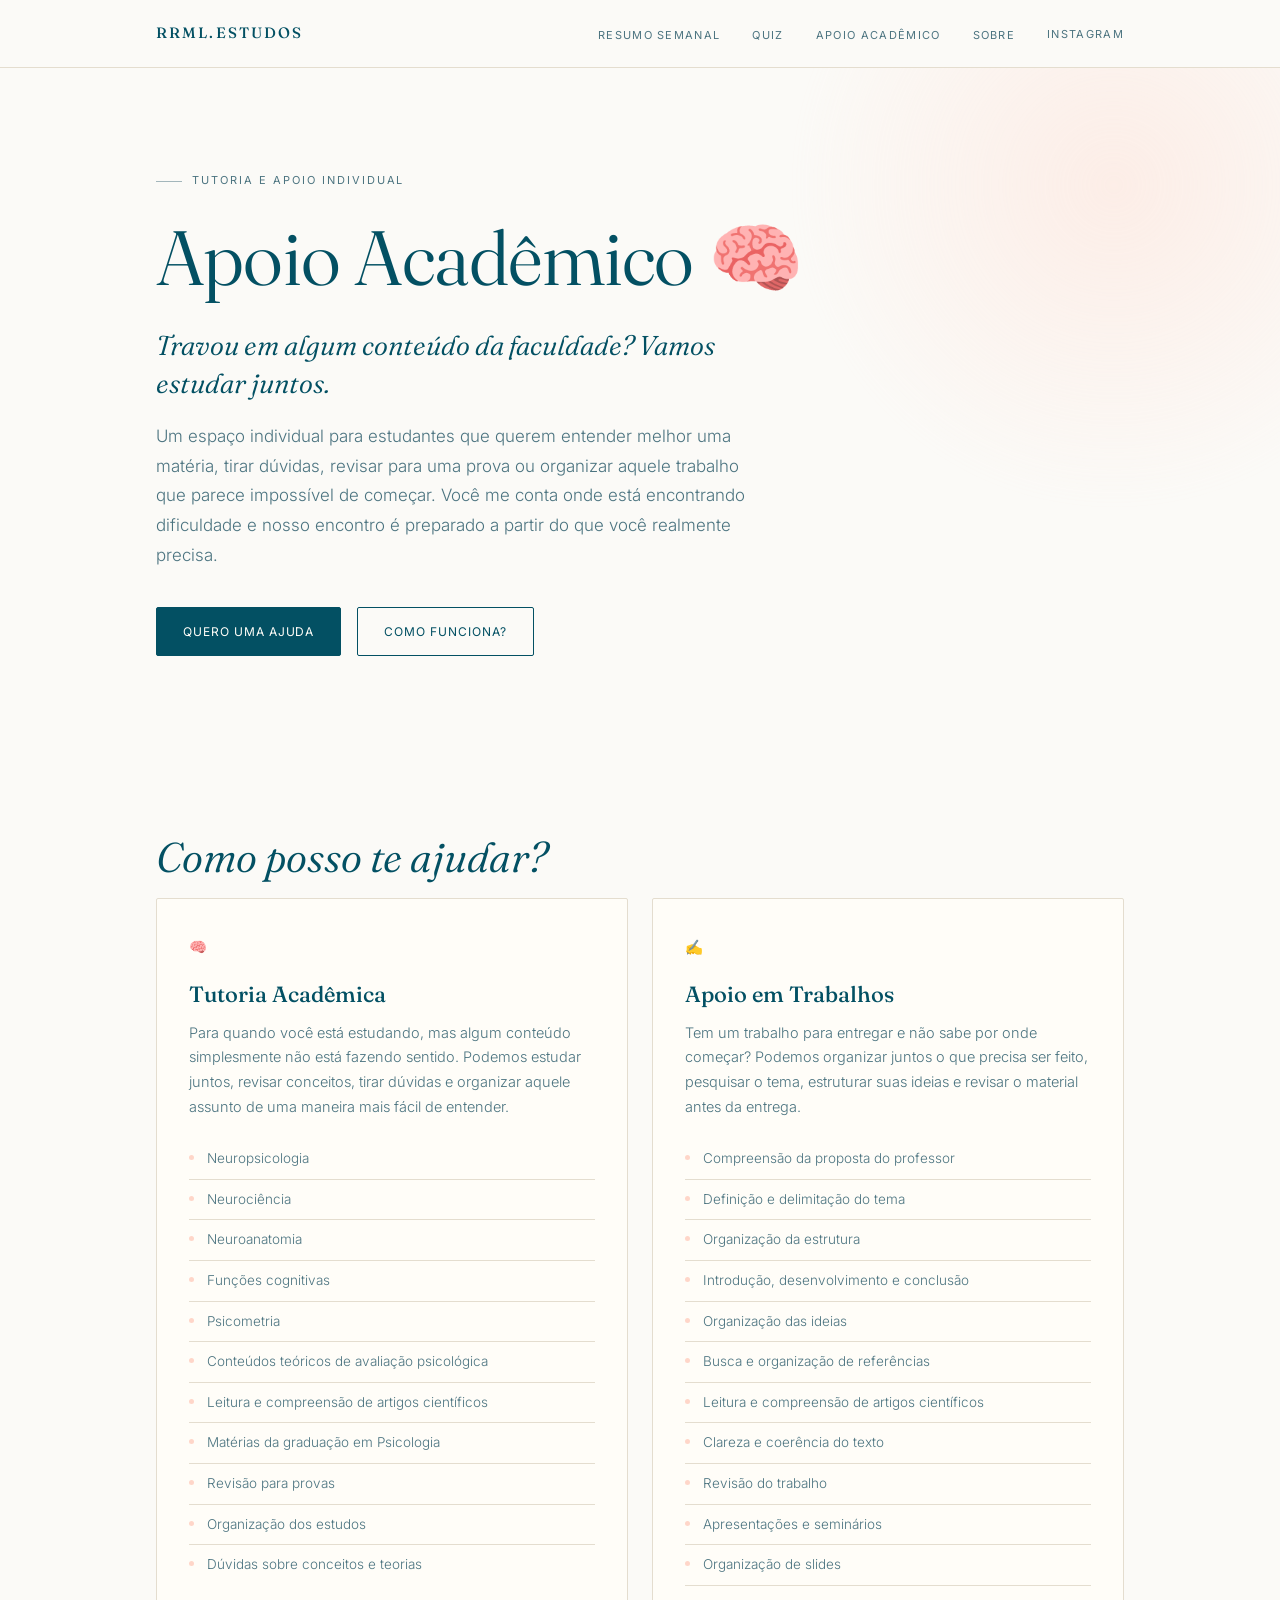
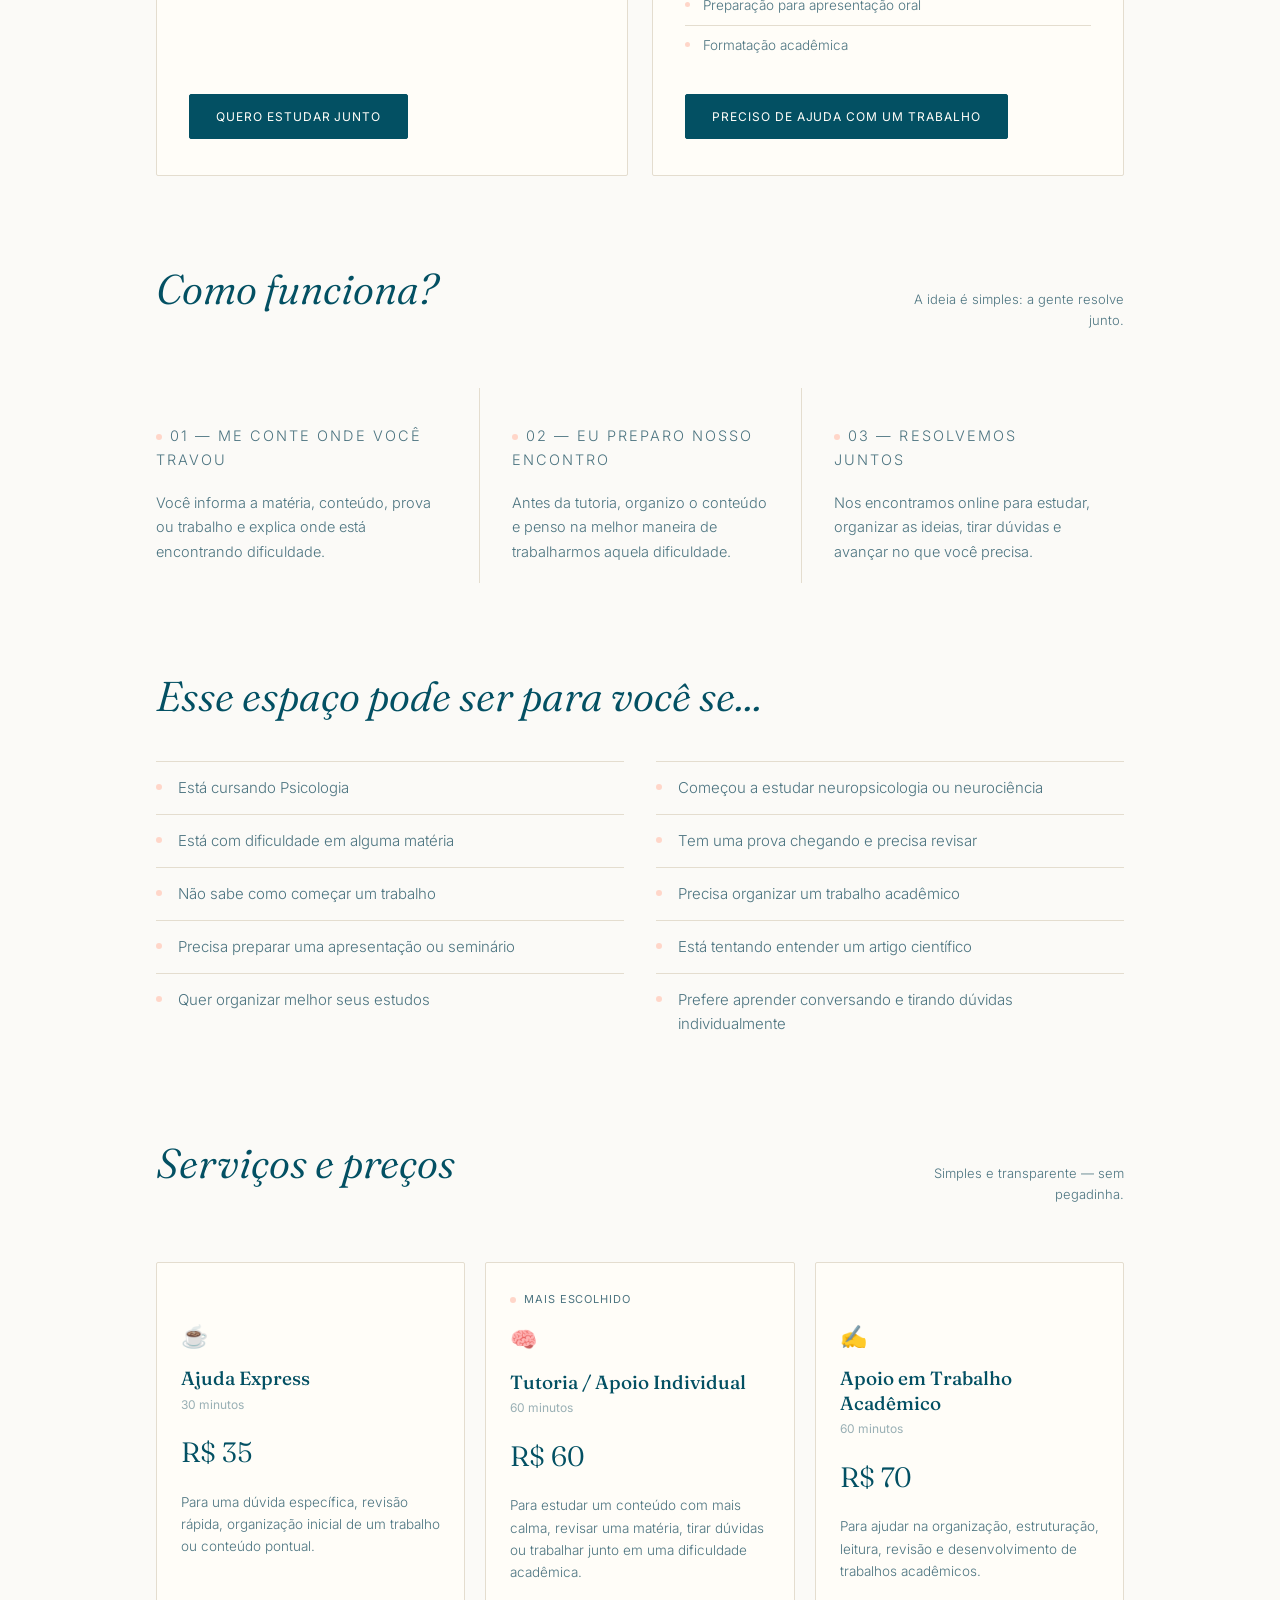
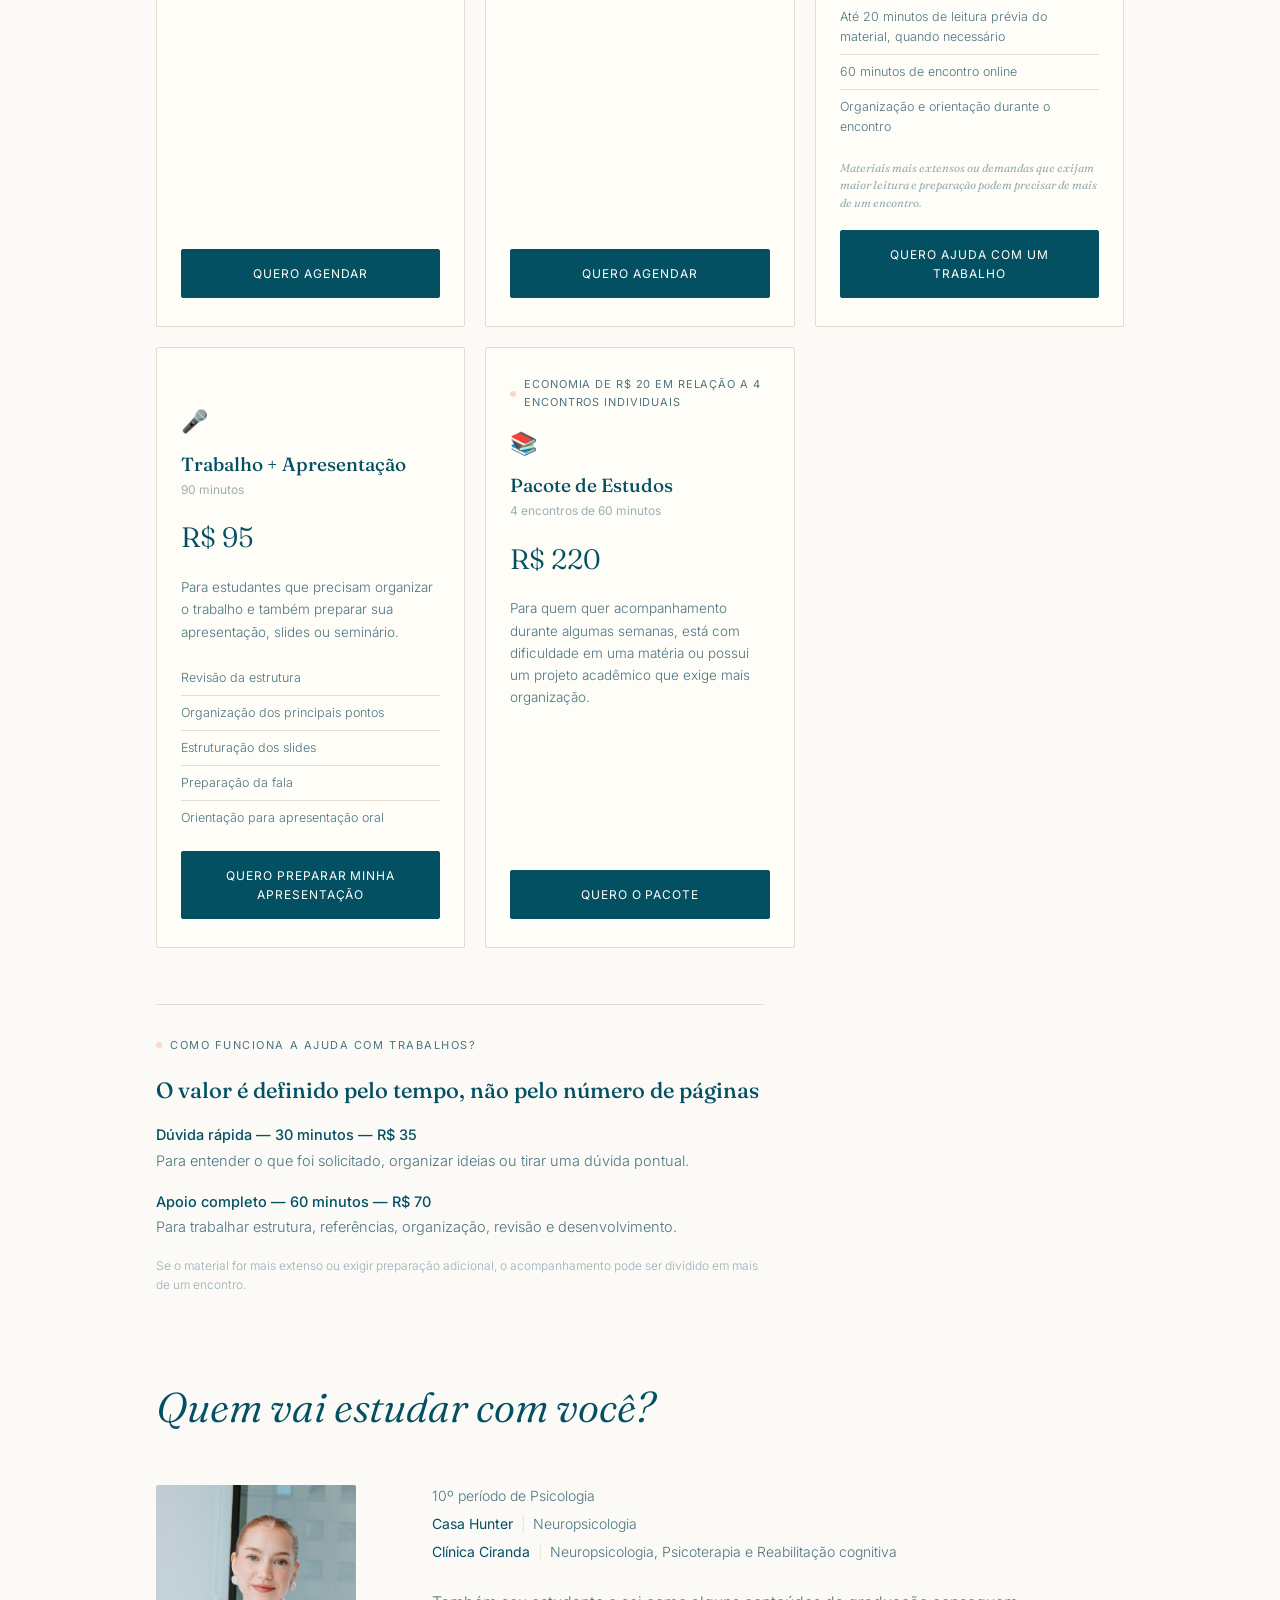
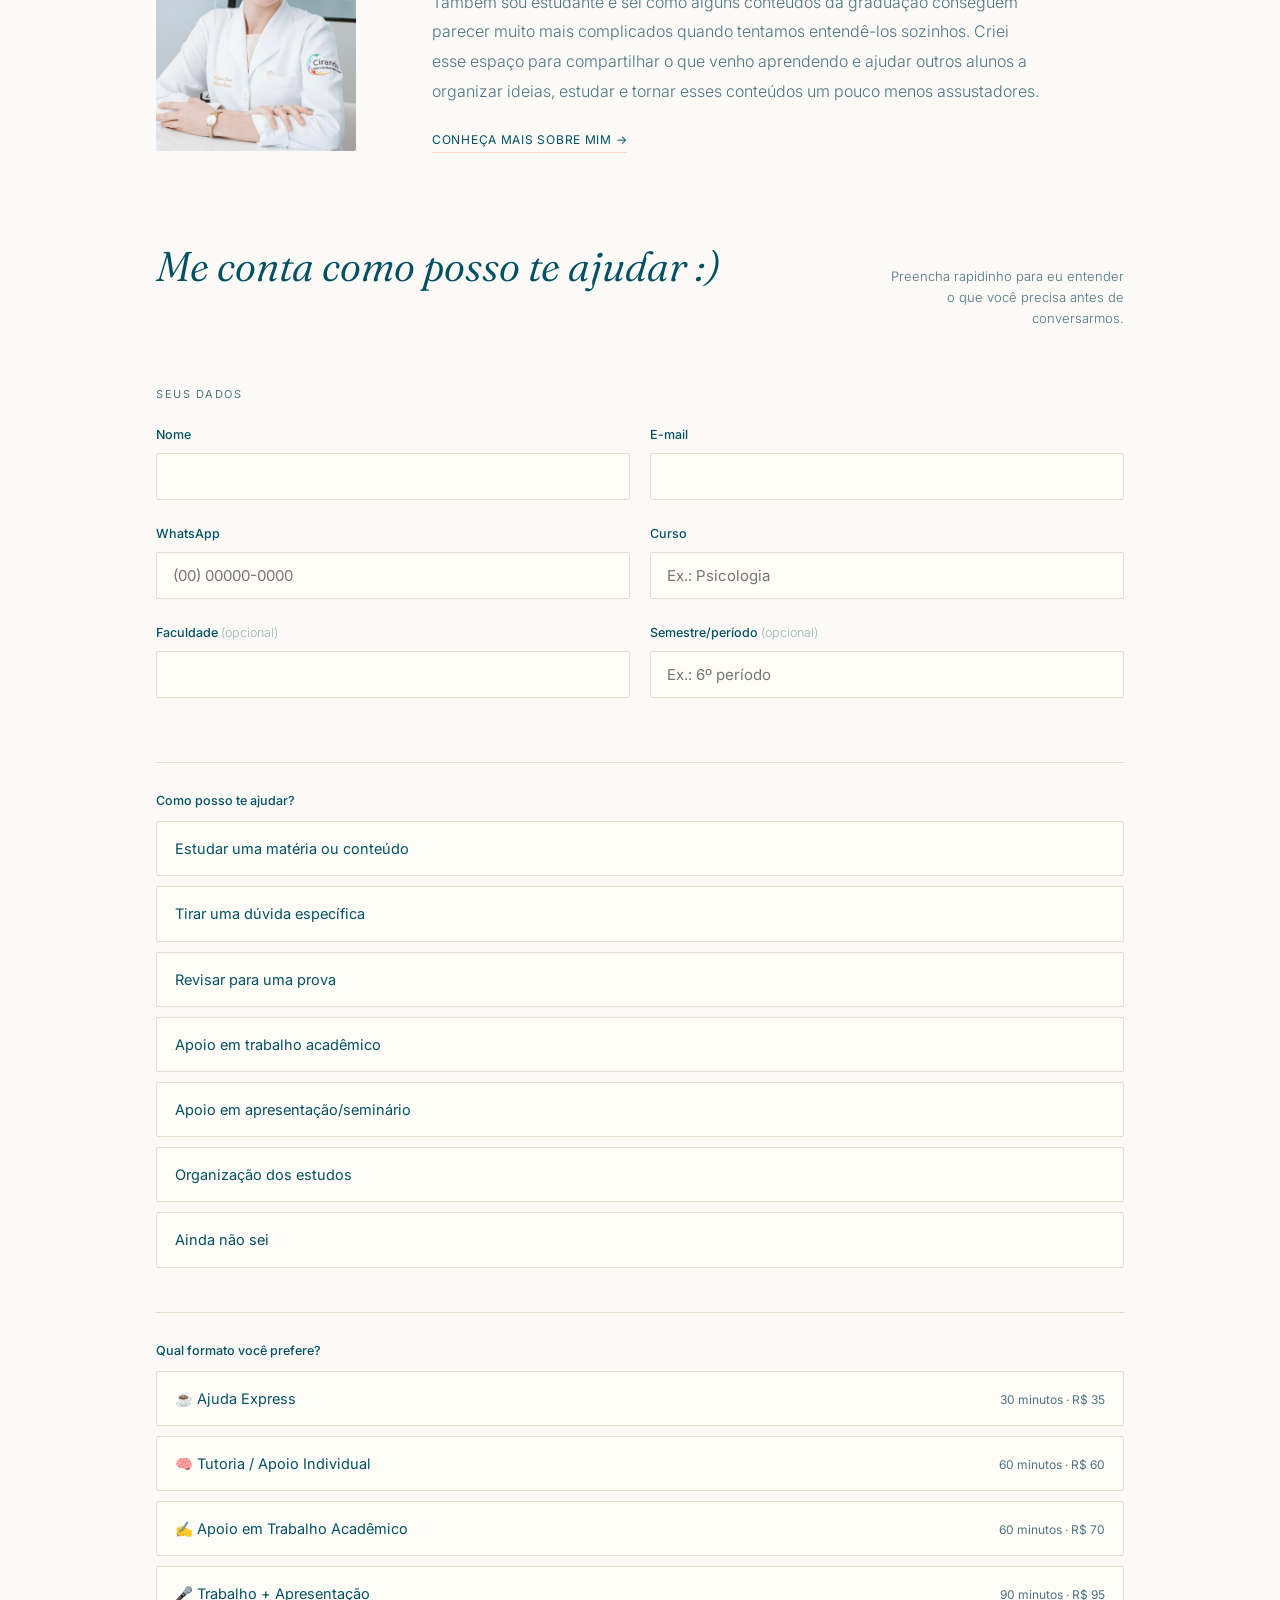
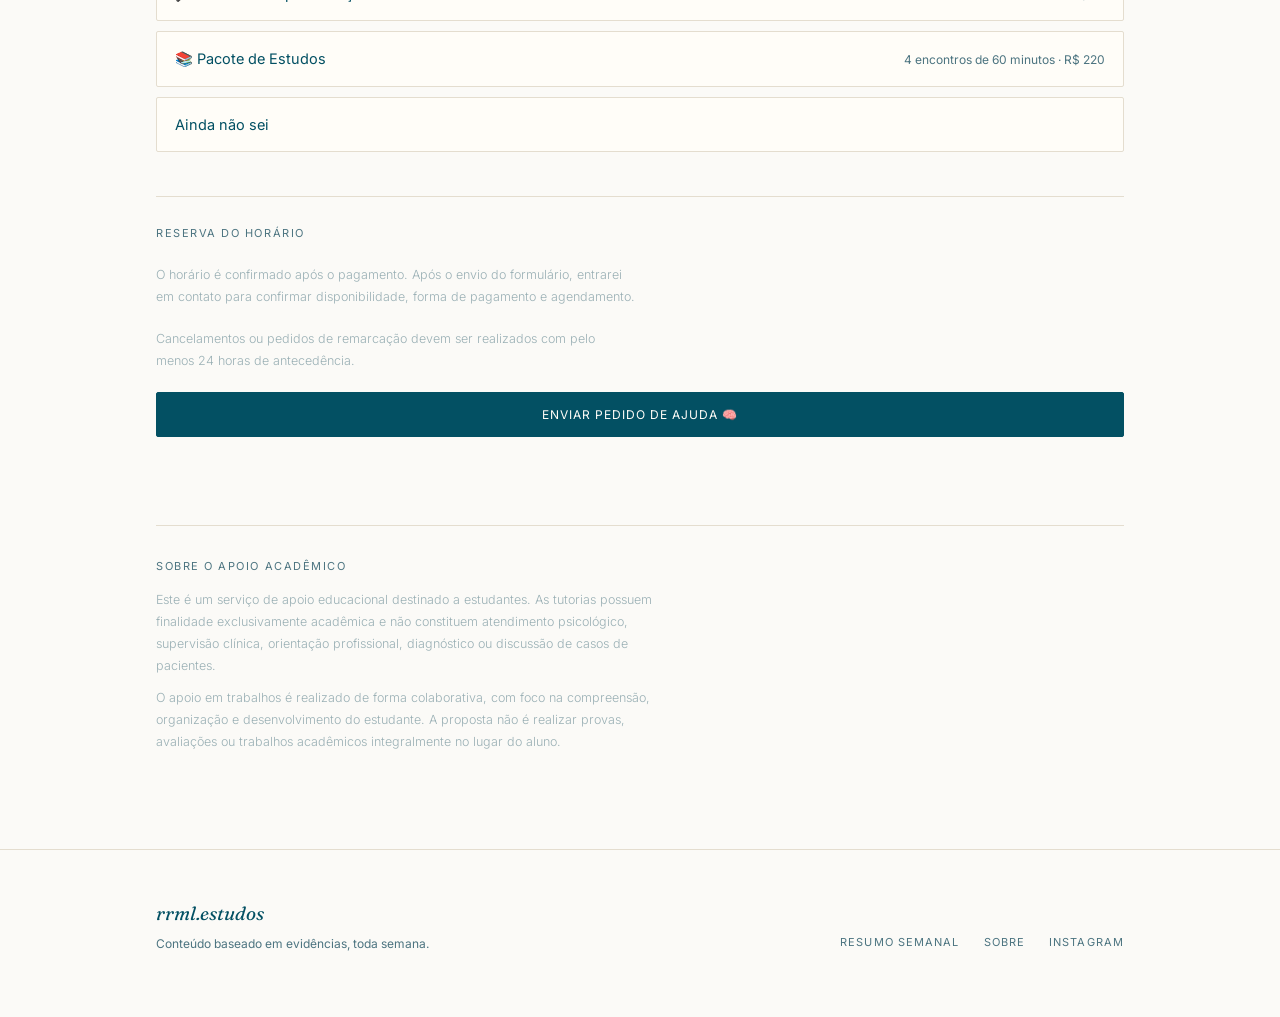
==== apoio-academico.html @ 89dfc947 "Adiciona página de Apoio Acadêmico Novo serviço de tutoria e apoio em trabalhos para estudantes de P" ====
<!DOCTYPE html>
<html lang="pt-BR">
<head>
<meta charset="utf-8">
<meta name="viewport" content="width=device-width, initial-scale=1">
<title>Apoio Acadêmico para Estudantes de Psicologia | rrml.estudos</title>
<meta name="description" content="Tutoria acadêmica individual e apoio em trabalhos para estudantes de Psicologia que querem estudar, tirar dúvidas, revisar conteúdos e organizar trabalhos acadêmicos.">
<link rel="icon" type="image/png" href="favicon.png?v=3">
<link rel="apple-touch-icon" href="apple-touch-icon.png?v=3">
<meta property="og:type" content="website">
<meta property="og:url" content="https://rrmlblog.github.io/rrml.estudos/apoio-academico.html">
<meta property="og:title" content="Apoio Acadêmico para Estudantes de Psicologia | rrml.estudos">
<meta property="og:description" content="Tutoria acadêmica individual e apoio em trabalhos para estudantes de Psicologia que querem estudar, tirar dúvidas, revisar conteúdos e organizar trabalhos acadêmicos.">
<meta property="og:image" content="https://rrmlblog.github.io/rrml.estudos/og-image.png">
<meta name="twitter:card" content="summary_large_image">
<meta name="twitter:title" content="Apoio Acadêmico para Estudantes de Psicologia | rrml.estudos">
<meta name="twitter:description" content="Tutoria acadêmica individual e apoio em trabalhos para estudantes de Psicologia que querem estudar, tirar dúvidas, revisar conteúdos e organizar trabalhos acadêmicos.">
<meta name="twitter:image" content="https://rrmlblog.github.io/rrml.estudos/og-image.png">
<link rel="stylesheet" href="styles.css">
</head>
<body data-accent="peach">

<nav class="site-nav">
  <div class="wrap">
    <a class="nav-mark" href="index.html">rrml.estudos</a>
    <ul class="nav-links">
      <li><a href="index.html#resumo-semanal">Resumo semanal</a></li>
      <li><a href="quiz.html">Quiz</a></li>
      <li><a href="apoio-academico.html">Apoio Acadêmico</a></li>
      <li><a href="sobre.html">Sobre</a></li>
      <li><a class="ig" href="https://www.instagram.com/rrml.estudos/" target="_blank" rel="noopener">Instagram</a></li>
    </ul>
  </div>
</nav>

<header class="hero">
  <div class="wrap">
    <p class="kicker">Tutoria e apoio individual</p>
    <h1>Apoio Acadêmico 🧠</h1>
    <p class="hero-lede">Travou em algum conteúdo da faculdade? Vamos estudar juntos.</p>
    <p class="hero-sub">Um espaço individual para estudantes que querem entender melhor uma matéria, tirar dúvidas, revisar para uma prova ou organizar aquele trabalho que parece impossível de começar. Você me conta onde está encontrando dificuldade e nosso encontro é preparado a partir do que você realmente precisa.</p>
    <p class="hero-sub is-visible" id="origemNote" style="display:none; margin-top:14px;"></p>
    <div class="hero-actions">
      <a class="btn btn-primary" href="#form">Quero uma ajuda</a>
      <a class="btn" href="#como-funciona">Como funciona?</a>
    </div>
  </div>
</header>

<main class="wrap">

  <section id="ajuda">
    <div class="section-head">
      <h2>Como posso te ajudar?</h2>
    </div>
    <div class="help-grid">

      <div class="help-card">
        <p class="help-card-icon">🧠</p>
        <h3>Tutoria Acadêmica</h3>
        <p>Para quando você está estudando, mas algum conteúdo simplesmente não está fazendo sentido. Podemos estudar juntos, revisar conceitos, tirar dúvidas e organizar aquele assunto de uma maneira mais fácil de entender.</p>
        <ul>
          <li>Neuropsicologia</li>
          <li>Neurociência</li>
          <li>Neuroanatomia</li>
          <li>Funções cognitivas</li>
          <li>Psicometria</li>
          <li>Conteúdos teóricos de avaliação psicológica</li>
          <li>Leitura e compreensão de artigos científicos</li>
          <li>Matérias da graduação em Psicologia</li>
          <li>Revisão para provas</li>
          <li>Organização dos estudos</li>
          <li>Dúvidas sobre conceitos e teorias</li>
        </ul>
        <button type="button" class="btn btn-primary" data-help="estudar_materia">Quero estudar junto</button>
      </div>

      <div class="help-card">
        <p class="help-card-icon">✍️</p>
        <h3>Apoio em Trabalhos</h3>
        <p>Tem um trabalho para entregar e não sabe por onde começar? Podemos organizar juntos o que precisa ser feito, pesquisar o tema, estruturar suas ideias e revisar o material antes da entrega.</p>
        <ul>
          <li>Compreensão da proposta do professor</li>
          <li>Definição e delimitação do tema</li>
          <li>Organização da estrutura</li>
          <li>Introdução, desenvolvimento e conclusão</li>
          <li>Organização das ideias</li>
          <li>Busca e organização de referências</li>
          <li>Leitura e compreensão de artigos científicos</li>
          <li>Clareza e coerência do texto</li>
          <li>Revisão do trabalho</li>
          <li>Apresentações e seminários</li>
          <li>Organização de slides</li>
          <li>Preparação para apresentação oral</li>
          <li>Formatação acadêmica</li>
        </ul>
        <button type="button" class="btn btn-primary" data-help="apoio_trabalho">Preciso de ajuda com um trabalho</button>
      </div>

    </div>
  </section>

  <section id="como-funciona">
    <div class="section-head">
      <h2>Como funciona?</h2>
      <p class="section-note">A ideia é simples: a gente resolve junto.</p>
    </div>
    <div class="triptych-grid" style="margin-top:36px;">

      <div class="triptych-item">
        <p class="triptych-label"><span class="dot"></span>01 — Me conte onde você travou</p>
        <p>Você informa a matéria, conteúdo, prova ou trabalho e explica onde está encontrando dificuldade.</p>
      </div>

      <div class="triptych-item">
        <p class="triptych-label"><span class="dot"></span>02 — Eu preparo nosso encontro</p>
        <p>Antes da tutoria, organizo o conteúdo e penso na melhor maneira de trabalharmos aquela dificuldade.</p>
      </div>

      <div class="triptych-item">
        <p class="triptych-label"><span class="dot"></span>03 — Resolvemos juntos</p>
        <p>Nos encontramos online para estudar, organizar as ideias, tirar dúvidas e avançar no que você precisa.</p>
      </div>

    </div>
  </section>

  <section id="para-quem">
    <div class="section-head">
      <h2>Esse espaço pode ser para você se...</h2>
    </div>
    <ul class="checklist" style="margin-top:24px;">
      <li>Está cursando Psicologia</li>
      <li>Começou a estudar neuropsicologia ou neurociência</li>
      <li>Está com dificuldade em alguma matéria</li>
      <li>Tem uma prova chegando e precisa revisar</li>
      <li>Não sabe como começar um trabalho</li>
      <li>Precisa organizar um trabalho acadêmico</li>
      <li>Precisa preparar uma apresentação ou seminário</li>
      <li>Está tentando entender um artigo científico</li>
      <li>Quer organizar melhor seus estudos</li>
      <li>Prefere aprender conversando e tirando dúvidas individualmente</li>
    </ul>
  </section>

  <section id="precos">
    <div class="section-head">
      <h2>Serviços e preços</h2>
      <p class="section-note">Simples e transparente — sem pegadinha.</p>
    </div>
    <div class="pricing-grid" id="pricingGrid" style="margin-top:36px;"></div>

    <div style="margin-top:56px; padding-top:32px; border-top:1px solid var(--line); max-width:var(--measure-narrow);">
      <p class="triptych-label"><span class="dot"></span>Como funciona a ajuda com trabalhos?</p>
      <h3 style="font-family:var(--font-display); font-weight:480; font-size:22px; margin:0 0 14px;">O valor é definido pelo tempo, não pelo número de páginas</h3>
      <p style="font-size:14.5px; color:var(--ink-soft); font-weight:300; line-height:1.75; margin:0 0 16px;">
        <strong style="color:var(--ink); font-weight:500;">Dúvida rápida — <span data-fill="express-duracao"></span> — <span data-fill="express-preco"></span></strong><br>
        Para entender o que foi solicitado, organizar ideias ou tirar uma dúvida pontual.
      </p>
      <p style="font-size:14.5px; color:var(--ink-soft); font-weight:300; line-height:1.75; margin:0 0 16px;">
        <strong style="color:var(--ink); font-weight:500;">Apoio completo — <span data-fill="trabalho-duracao"></span> — <span data-fill="trabalho-preco"></span></strong><br>
        Para trabalhar estrutura, referências, organização, revisão e desenvolvimento.
      </p>
      <p class="form-hint">Se o material for mais extenso ou exigir preparação adicional, o acompanhamento pode ser dividido em mais de um encontro.</p>
    </div>
  </section>

  <section id="quem-sou">
    <div class="section-head">
      <h2>Quem vai estudar com você?</h2>
    </div>
    <div class="profile is-compact" style="margin-top:36px;">
      <img src="rafaela.jpg" alt="Rafaela Rossatti Muniz de Lima">
      <div>
        <div class="role-list">
          <p class="role-item">10º período de Psicologia</p>
          <p class="role-item"><span class="role-org">Casa Hunter</span><span class="role-sep">|</span><span class="role-desc">Neuropsicologia</span></p>
          <p class="role-item"><span class="role-org">Clínica Ciranda</span><span class="role-sep">|</span><span class="role-desc">Neuropsicologia, Psicoterapia e Reabilitação cognitiva</span></p>
        </div>
        <div class="bio">
          <p>Também sou estudante e sei como alguns conteúdos da graduação conseguem parecer muito mais complicados quando tentamos entendê-los sozinhos. Criei esse espaço para compartilhar o que venho aprendendo e ajudar outros alunos a organizar ideias, estudar e tornar esses conteúdos um pouco menos assustadores.</p>
        </div>
        <a class="triptych-link" href="sobre.html">Conheça mais sobre mim →</a>
      </div>
    </div>
  </section>

  <section id="form">
    <div class="section-head">
      <h2>Me conta como posso te ajudar :)</h2>
      <p class="section-note">Preencha rapidinho para eu entender o que você precisa antes de conversarmos.</p>
    </div>

    <form class="apoio-form" id="apoioForm" novalidate style="margin-top:36px;">
      <input type="hidden" name="origem" id="fieldOrigem" value="">

      <div class="form-section" style="border-top:none; padding-top:0;">
        <p class="form-section-title">Seus dados</p>
        <div class="form-grid">
          <div class="form-field">
            <label for="fNome">Nome</label>
            <input class="form-input" type="text" id="fNome" name="nome" autocomplete="name" required>
          </div>
          <div class="form-field">
            <label for="fEmail">E-mail</label>
            <input class="form-input" type="email" id="fEmail" name="email" autocomplete="email" required>
          </div>
          <div class="form-field">
            <label for="fWhatsapp">WhatsApp</label>
            <input class="form-input" type="tel" id="fWhatsapp" name="whatsapp" autocomplete="tel" placeholder="(00) 00000-0000" required>
          </div>
          <div class="form-field">
            <label for="fCurso">Curso</label>
            <input class="form-input" type="text" id="fCurso" name="curso" placeholder="Ex.: Psicologia" required>
          </div>
          <div class="form-field">
            <label for="fFaculdade">Faculdade <span class="form-optional">(opcional)</span></label>
            <input class="form-input" type="text" id="fFaculdade" name="faculdade">
          </div>
          <div class="form-field">
            <label for="fSemestre">Semestre/período <span class="form-optional">(opcional)</span></label>
            <input class="form-input" type="text" id="fSemestre" name="semestre" placeholder="Ex.: 6º período">
          </div>
        </div>
      </div>

      <div class="form-section">
        <fieldset>
          <legend>Como posso te ajudar?</legend>
          <div class="radio-cards" id="helpTypeOptions"></div>
        </fieldset>
      </div>

      <div class="form-section conditional-block is-hidden" data-block="estudos" style="border-top:none; padding-top:0; margin-bottom:0;">
        <p class="form-section-title">Sobre o que você quer estudar</p>
        <div class="form-field is-full">
          <label for="fEstudosConteudo">O que você está estudando?</label>
          <textarea class="form-textarea" id="fEstudosConteudo" name="estudosConteudo" placeholder="Ex.: estou estudando funções executivas e não estou conseguindo entender bem inibição, flexibilidade cognitiva e memória operacional."></textarea>
        </div>
        <div class="form-field is-full">
          <label for="fEstudosDificuldade">Onde você está encontrando mais dificuldade?</label>
          <textarea class="form-textarea" id="fEstudosDificuldade" name="estudosDificuldade"></textarea>
        </div>
        <div class="form-field">
          <label for="fEstudosData">Tem prova ou alguma data importante? <span class="form-optional">(opcional)</span></label>
          <input class="form-input" type="date" id="fEstudosData" name="estudosData">
        </div>
      </div>

      <div class="form-section conditional-block is-hidden" data-block="trabalho" style="border-top:none; padding-top:0; margin-bottom:0;">
        <p class="form-section-title">Sobre o trabalho</p>
        <div class="form-grid">
          <div class="form-field is-full">
            <label for="fTrabalhoTema">Qual é o tema do trabalho?</label>
            <input class="form-input" type="text" id="fTrabalhoTema" name="trabalhoTema">
          </div>
          <div class="form-field is-full">
            <label for="fTrabalhoSolicitacao">O que o professor solicitou?</label>
            <textarea class="form-textarea" id="fTrabalhoSolicitacao" name="trabalhoSolicitacao"></textarea>
          </div>
          <div class="form-field is-full">
            <label for="fTrabalhoEtapa">Em qual etapa você está?</label>
            <select class="form-select" id="fTrabalhoEtapa" name="trabalhoEtapa">
              <option value="">Selecione...</option>
              <option value="ainda_nao_comecei">Ainda não comecei</option>
              <option value="definindo_tema">Estou tentando definir o tema</option>
              <option value="pesquisando">Estou pesquisando</option>
              <option value="ja_comecei">Já comecei a escrever</option>
              <option value="quase_pronto">Está quase pronto e quero revisar</option>
              <option value="preparar_apresentacao">Preciso preparar a apresentação</option>
            </select>
          </div>
          <div class="form-field is-full">
            <label for="fTrabalhoDificuldade">Onde você está encontrando mais dificuldade?</label>
            <textarea class="form-textarea" id="fTrabalhoDificuldade" name="trabalhoDificuldade"></textarea>
          </div>
          <div class="form-field">
            <label for="fTrabalhoEntrega">Quando é a entrega? <span class="form-optional">(opcional)</span></label>
            <input class="form-input" type="date" id="fTrabalhoEntrega" name="trabalhoEntrega">
          </div>
        </div>
      </div>

      <div class="form-section conditional-block is-hidden" data-block="apresentacao" style="border-top:none; padding-top:0; margin-bottom:0;">
        <p class="form-section-title">Sobre a apresentação</p>
        <div class="form-grid">
          <div class="form-field is-full">
            <label for="fApresTema">Qual é o tema?</label>
            <input class="form-input" type="text" id="fApresTema" name="apresentacaoTema">
          </div>
          <div class="form-field is-full">
            <label for="fApresConteudo">O que precisa ser apresentado?</label>
            <textarea class="form-textarea" id="fApresConteudo" name="apresentacaoConteudo"></textarea>
          </div>
          <div class="form-field">
            <label for="fApresMaterial">Você já possui o trabalho/material?</label>
            <select class="form-select" id="fApresMaterial" name="apresentacaoMaterial">
              <option value="">Selecione...</option>
              <option value="sim">Sim</option>
              <option value="parcialmente">Parcialmente</option>
              <option value="ainda_nao">Ainda não</option>
            </select>
          </div>
          <div class="form-field">
            <label for="fApresData">Data da apresentação <span class="form-optional">(opcional)</span></label>
            <input class="form-input" type="date" id="fApresData" name="apresentacaoData">
          </div>
        </div>
        <fieldset style="margin-top:8px;">
          <legend>Com o que você precisa de ajuda? <span class="form-optional">(pode marcar mais de uma)</span></legend>
          <div class="check-cards">
            <div class="check-card"><input type="checkbox" id="ca-conteudo" name="comAjuda" value="organizar_conteudo"><label for="ca-conteudo">Organizar o conteúdo</label></div>
            <div class="check-card"><input type="checkbox" id="ca-estrutura" name="comAjuda" value="criar_estrutura_slides"><label for="ca-estrutura">Criar a estrutura dos slides</label></div>
            <div class="check-card"><input type="checkbox" id="ca-melhorar" name="comAjuda" value="melhorar_slides"><label for="ca-melhorar">Melhorar os slides</label></div>
            <div class="check-card"><input type="checkbox" id="ca-fala" name="comAjuda" value="preparar_fala"><label for="ca-fala">Preparar minha fala</label></div>
            <div class="check-card"><input type="checkbox" id="ca-treinar" name="comAjuda" value="treinar_apresentacao"><label for="ca-treinar">Treinar a apresentação</label></div>
            <div class="check-card"><input type="checkbox" id="ca-tudo" name="comAjuda" value="um_pouco_de_tudo"><label for="ca-tudo">Um pouco de tudo</label></div>
          </div>
        </fieldset>
      </div>

      <div class="form-section">
        <fieldset>
          <legend>Qual formato você prefere?</legend>
          <div class="radio-cards" id="serviceOptions"></div>
        </fieldset>
        <div class="form-summary" id="serviceSummary"></div>
      </div>

      <div class="form-section">
        <p class="form-section-title">Reserva do horário</p>
        <p class="form-note">O horário é confirmado após o pagamento. Após o envio do formulário, entrarei em contato para confirmar disponibilidade, forma de pagamento e agendamento.</p>
        <p class="form-note">Cancelamentos ou pedidos de remarcação devem ser realizados com pelo menos 24 horas de antecedência.</p>

        <button type="submit" class="btn btn-primary btn-block" id="formSubmitBtn">Enviar pedido de ajuda 🧠</button>
        <div class="form-status" id="formStatus" aria-live="polite"></div>
      </div>
    </form>
  </section>

  <div class="disclaimer">
    <h2>Sobre o Apoio Acadêmico</h2>
    <p>Este é um serviço de apoio educacional destinado a estudantes. As tutorias possuem finalidade exclusivamente acadêmica e não constituem atendimento psicológico, supervisão clínica, orientação profissional, diagnóstico ou discussão de casos de pacientes.</p>
    <p>O apoio em trabalhos é realizado de forma colaborativa, com foco na compreensão, organização e desenvolvimento do estudante. A proposta não é realizar provas, avaliações ou trabalhos acadêmicos integralmente no lugar do aluno.</p>
  </div>

</main>

<footer class="site-footer">
  <div class="wrap footer-grid">
    <div>
      <div class="footer-mark">rrml.estudos</div>
      <div class="footer-line">Conteúdo baseado em evidências, toda semana.</div>
    </div>
    <ul class="footer-nav">
      <li><a href="index.html#resumo-semanal">Resumo semanal</a></li>
      <li><a href="sobre.html">Sobre</a></li>
      <li><a href="https://www.instagram.com/rrml.estudos/" target="_blank" rel="noopener">Instagram</a></li>
    </ul>
  </div>
</footer>

<script src="apoio-config.js"></script>
<script>
(function () {
  var helpTypes = window.APOIO_HELP_TYPES || [];
  var services = window.APOIO_SERVICES || [];

  /* ---- origem (?origem=quiz | ?origem=noticia) ---- */
  var params = new URLSearchParams(window.location.search);
  var origem = params.get('origem');
  var origemField = document.getElementById('fieldOrigem');
  if (origemField && origem) origemField.value = origem;
  if (origem === 'quiz') {
    var note = document.getElementById('origemNote');
    if (note) {
      note.textContent = 'Você veio do quiz semanal — me conta qual questão te deixou com dúvida.';
      note.style.display = 'block';
    }
  }

  /* ---- pricing cards, rendered from apoio-config.js ---- */
  var pricingGrid = document.getElementById('pricingGrid');
  services.forEach(function (s) {
    var card = document.createElement('div');
    card.className = 'pricing-card';
    var incluidoHtml = s.incluido && s.incluido.length
      ? '<ul class="pricing-included">' + s.incluido.map(function (i) { return '<li>' + i + '</li>'; }).join('') + '</ul>'
      : '';
    var notaHtml = s.nota ? '<p class="pricing-note">' + s.nota + '</p>' : '';
    card.innerHTML =
      '<p class="pricing-badge">' + (s.badge || '') + '</p>' +
      '<p class="pricing-icon">' + s.emoji + '</p>' +
      '<h3>' + s.nome + '</h3>' +
      '<p class="pricing-duration">' + s.duracao + '</p>' +
      '<p class="pricing-price">' + s.precoLabel + '</p>' +
      '<p class="pricing-desc">' + s.descricao + '</p>' +
      incluidoHtml + notaHtml +
      '<a class="btn btn-primary" href="#form" data-service="' + s.id + '">' + s.cta + '</a>';
    pricingGrid.appendChild(card);
  });

  /* fill duration/price references in the "como funciona a ajuda com trabalhos" note */
  function byId(id) { return services.filter(function (s) { return s.id === id; })[0]; }
  var express = byId('express');
  var trabalho = byId('trabalho');
  if (express) {
    document.querySelectorAll('[data-fill="express-preco"]').forEach(function (el) { el.textContent = express.precoLabel; });
    document.querySelectorAll('[data-fill="express-duracao"]').forEach(function (el) { el.textContent = express.duracao; });
  }
  if (trabalho) {
    document.querySelectorAll('[data-fill="trabalho-preco"]').forEach(function (el) { el.textContent = trabalho.precoLabel; });
    document.querySelectorAll('[data-fill="trabalho-duracao"]').forEach(function (el) { el.textContent = trabalho.duracao; });
  }

  /* ---- "Como posso te ajudar?" radios ---- */
  var helpContainer = document.getElementById('helpTypeOptions');
  helpTypes.forEach(function (h) {
    var wrap = document.createElement('div');
    wrap.className = 'radio-card';
    wrap.innerHTML =
      '<input type="radio" name="tipoAjuda" id="help-' + h.id + '" value="' + h.id + '" required>' +
      '<label for="help-' + h.id + '">' + h.label + '</label>';
    helpContainer.appendChild(wrap);
  });

  /* ---- "Qual formato você prefere?" radios ---- */
  var serviceContainer = document.getElementById('serviceOptions');
  var summary = document.getElementById('serviceSummary');
  services.forEach(function (s) {
    var wrap = document.createElement('div');
    wrap.className = 'radio-card';
    wrap.innerHTML =
      '<input type="radio" name="servico" id="svc-' + s.id + '" value="' + s.id + '" required>' +
      '<label for="svc-' + s.id + '"><span>' + s.emoji + ' ' + s.nome + '</span><span class="rc-meta">' + s.duracao + ' · ' + s.precoLabel + '</span></label>';
    serviceContainer.appendChild(wrap);
  });
  var naoSeiWrap = document.createElement('div');
  naoSeiWrap.className = 'radio-card';
  naoSeiWrap.innerHTML = '<input type="radio" name="servico" id="svc-nao-sei" value="nao_sei" required><label for="svc-nao-sei"><span>Ainda não sei</span></label>';
  serviceContainer.appendChild(naoSeiWrap);

  serviceContainer.addEventListener('change', function (e) {
    if (e.target.name !== 'servico') return;
    var svc = byId(e.target.value);
    if (!svc) { summary.classList.remove('is-visible'); summary.innerHTML = ''; return; }
    summary.innerHTML =
      '<div><p class="fs-label">Duração</p><p class="fs-value">' + svc.duracao + '</p></div>' +
      '<div><p class="fs-label">Valor</p><p class="fs-value">' + svc.precoLabel + '</p></div>';
    summary.classList.add('is-visible');
  });

  /* ---- conditional blocks (estudos / trabalho / apresentacao) ---- */
  var blocks = document.querySelectorAll('.conditional-block');
  helpContainer.addEventListener('change', function (e) {
    if (e.target.name !== 'tipoAjuda') return;
    var helpType = helpTypes.filter(function (h) { return h.id === e.target.value; })[0];
    var activeBlock = helpType ? helpType.block : null;
    blocks.forEach(function (b) {
      b.classList.toggle('is-hidden', b.getAttribute('data-block') !== activeBlock);
    });
  });

  /* ---- pre-select service from a pricing-card CTA ---- */
  pricingGrid.addEventListener('click', function (e) {
    var btn = e.target.closest('[data-service]');
    if (!btn) return;
    var input = document.getElementById('svc-' + btn.getAttribute('data-service'));
    if (input) { input.checked = true; input.dispatchEvent(new Event('change', { bubbles: true })); }
  });

  /* ---- pre-select help type from the "Como posso te ajudar?" cards ---- */
  document.querySelectorAll('[data-help]').forEach(function (btn) {
    btn.addEventListener('click', function () {
      var input = document.getElementById('help-' + btn.getAttribute('data-help'));
      if (input) { input.checked = true; input.dispatchEvent(new Event('change', { bubbles: true })); }
    });
  });

  /* ---- submit ----
     Nenhum backend está configurado ainda. submitApoioRequest fica desacoplada de propósito:
     troque o corpo dela por uma chamada real (fetch para uma API própria, Formspree, EmailJS etc.)
     quando a integração for definida. Nenhuma credencial deve ser exposta no frontend. */
  async function submitApoioRequest(payload) {
    await new Promise(function (resolve) { setTimeout(resolve, 700); });
    console.log('Apoio Acadêmico — pedido pronto para envio (backend ainda não configurado):', payload);
    return { ok: true };
  }
  window.submitApoioRequest = submitApoioRequest;

  var form = document.getElementById('apoioForm');
  var statusEl = document.getElementById('formStatus');
  var submitBtn = document.getElementById('formSubmitBtn');

  form.addEventListener('submit', function (e) {
    e.preventDefault();
    statusEl.className = 'form-status';
    statusEl.textContent = '';

    if (!form.checkValidity()) {
      form.reportValidity();
      return;
    }

    var data = new FormData(form);
    var payload = {};
    data.forEach(function (value, key) {
      if (key === 'comAjuda') {
        payload.comAjuda = payload.comAjuda || [];
        payload.comAjuda.push(value);
      } else {
        payload[key] = value;
      }
    });

    submitBtn.disabled = true;
    submitBtn.textContent = 'Enviando...';

    submitApoioRequest(payload).then(function (result) {
      if (!result || !result.ok) throw new Error('fail');
      statusEl.textContent = 'Recebi! 💛 Vou dar uma olhada no que você precisa e entro em contato para combinarmos nosso encontro.';
      statusEl.className = 'form-status is-visible is-success';
      statusEl.setAttribute('role', 'status');
      form.reset();
      summary.classList.remove('is-visible');
      summary.innerHTML = '';
      blocks.forEach(function (b) { b.classList.add('is-hidden'); });
    }).catch(function () {
      statusEl.textContent = 'Não consegui enviar seu pedido agora. Tenta de novo em instantes ou me chama direto pelo Instagram.';
      statusEl.className = 'form-status is-visible is-error';
      statusEl.setAttribute('role', 'alert');
    }).finally(function () {
      submitBtn.disabled = false;
      submitBtn.textContent = 'Enviar pedido de ajuda 🧠';
    });
  });
})();
</script>
</body>
</html>
---- styles.css ----
/* rrml.estudos — editorial design system
   Typography-led, warm-neutral palette, one accent per page. */

@import url('https://fonts.googleapis.com/css2?family=Fraunces:ital,opsz,wght@0,9..144,300;0,9..144,340;0,9..144,480;0,9..144,600;1,9..144,340;1,9..144,480&display=swap');
@import url('https://fonts.googleapis.com/css2?family=Inter:wght@300;400;500&display=swap');

:root{
  /* neutrals */
  --warm-white:#FBFAF7;
  --soft-ivory:#F5EFE7;
  --paper:#FFFDF8;
  --ink:#035063;
  --ink-soft:#4C7480;
  --ink-faint:#9AB0B5;
  --line:#E4DDCF;

  /* accent palette — one is chosen per page via [data-accent] */
  --cornflower:#61A6F7;
  --spring:#CAE8C8;
  --peach:#FFD6C9;
  --rose:#FFE2FF;
  --lilac:#E8E2FF;
  --sunflower:#FFD576;
  --mango:#FF7029;
  --raspberry:#C21047;

  --accent: var(--cornflower);
  --accent-ink: var(--ink);

  --font-display:'Fraunces', Georgia, serif;
  --font-body:'Inter', -apple-system, Helvetica, Arial, sans-serif;

  --measure: 64rem;
  --measure-narrow: 38rem;
}

[data-accent="spring"]{ --accent: var(--spring); }
[data-accent="peach"]{ --accent: var(--peach); }
[data-accent="rose"]{ --accent: var(--rose); }
[data-accent="lilac"]{ --accent: var(--lilac); }
[data-accent="sunflower"]{ --accent: var(--sunflower); }
[data-accent="mango"]{ --accent: var(--mango); }
[data-accent="raspberry"]{ --accent: var(--raspberry); }
[data-accent="cornflower"]{ --accent: var(--cornflower); }

*{ box-sizing:border-box; }

body{
  margin:0;
  background:var(--warm-white);
  color:var(--ink);
  font-family:var(--font-body);
  font-weight:400;
  -webkit-font-smoothing:antialiased;
  line-height:1.6;
}

::selection{ background:var(--accent); color:var(--ink); }

a{ color:inherit; }

.wrap{
  max-width:var(--measure);
  margin:0 auto;
  padding:0 28px;
}

/* ---------- Navigation ---------- */

.site-nav{
  position:sticky; top:0; z-index:20;
  background:var(--warm-white);
  border-bottom:1px solid var(--line);
}
.site-nav .wrap{
  display:flex; align-items:center; justify-content:space-between;
  padding-top:20px; padding-bottom:20px;
}
.nav-mark{
  font-family:var(--font-display);
  font-weight:480;
  font-size:15px;
  letter-spacing:0.14em;
  text-transform:uppercase;
  text-decoration:none;
  color:var(--ink);
}
.nav-links{
  display:flex; align-items:center; gap:32px;
  list-style:none; margin:0; padding:0;
}
.nav-links a{
  font-size:11px;
  letter-spacing:0.12em;
  text-transform:uppercase;
  text-decoration:none;
  color:var(--ink-soft);
  transition:color .35s ease;
  padding-bottom:2px;
  border-bottom:1px solid transparent;
}
.nav-links a:hover{ color:var(--ink); border-bottom-color:var(--accent); }
.nav-links .ig{
  display:inline-flex; align-items:center; gap:6px;
}

/* ---------- Hero ---------- */

.hero{
  position:relative;
  overflow:hidden;
  padding:96px 0 88px;
}
.hero::before{
  content:"";
  position:absolute;
  top:-30%; right:-12%;
  width:56vw; height:56vw;
  max-width:640px; max-height:640px;
  border-radius:50%;
  background:radial-gradient(circle at 50% 50%, var(--accent) 0%, transparent 72%);
  opacity:0.35;
  filter:blur(6px);
  z-index:0;
}
.hero .wrap{ position:relative; z-index:1; }
.kicker{
  display:inline-flex; align-items:center; gap:10px;
  font-size:11px; letter-spacing:0.18em; text-transform:uppercase;
  color:var(--ink-soft);
  margin:0 0 28px;
}
.kicker::before{
  content:""; width:26px; height:1px; background:var(--accent-ink, var(--ink));
  background:currentColor; opacity:0.5;
}
.hero h1{
  font-family:var(--font-display);
  font-weight:340;
  font-size:clamp(2.6rem, 6vw, 5.2rem);
  line-height:1.04;
  letter-spacing:-0.01em;
  margin:0 0 28px;
  max-width:16ch;
}
.hero h1 em{
  font-style:italic;
  font-weight:340;
  color:var(--ink);
}
.hero h1.profile-name{
  font-size:clamp(1.8rem, 4.4vw, 3.6rem);
  max-width:none;
  white-space:nowrap;
}
.hero-sub{
  font-size:17px;
  font-weight:300;
  color:var(--ink-soft);
  max-width:var(--measure-narrow);
  line-height:1.75;
  margin:0;
}

/* ---------- Editorial "this week" triptych ---------- */

.triptych{
  padding:8px 0 96px;
  border-bottom:1px solid var(--line);
}
.triptych-grid{
  display:grid;
  grid-template-columns:repeat(3, 1fr);
  gap:0;
}
.triptych-item{
  padding:36px 32px 0 0;
  border-left:1px solid var(--line);
  padding-left:32px;
}
.triptych-item:first-child{ border-left:none; padding-left:0; }
.triptych-label{
  font-size:11px; letter-spacing:0.14em; text-transform:uppercase;
  color:var(--ink-soft); margin:0 0 18px;
}
.triptych-label .dot{
  display:inline-block; width:6px; height:6px; border-radius:50%;
  background:var(--accent); margin-right:8px; vertical-align:1px;
}
.triptych-item h3{
  font-family:var(--font-display);
  font-weight:480;
  font-size:24px;
  line-height:1.28;
  margin:0 0 14px;
}
.triptych-item p{
  font-size:14.5px; color:var(--ink-soft); line-height:1.7; margin:0 0 18px;
  font-weight:300;
}
.triptych-link{
  font-size:12px; letter-spacing:0.06em; text-transform:uppercase;
  text-decoration:none; color:var(--ink);
  display:inline-flex; align-items:center; gap:6px;
  border-bottom:1px solid var(--accent);
  padding-bottom:3px;
}
.triptych-link.is-quiet{
  color:var(--ink-faint); border-bottom-color:var(--line);
  cursor:default;
}

/* ---------- Section headings ---------- */

.section-head{
  padding:80px 0 8px;
  display:flex; align-items:baseline; justify-content:space-between;
  gap:24px; flex-wrap:wrap;
}
.section-head h2{
  font-family:var(--font-display);
  font-weight:340;
  font-style:italic;
  font-size:clamp(1.8rem, 3.4vw, 2.6rem);
  margin:0;
}
.section-head .section-note{
  font-size:13px; color:var(--ink-soft); font-weight:300; max-width:30ch; text-align:right;
}

/* ---------- Journal / archive controls ---------- */

.week-tabs{
  display:flex; gap:28px; margin:44px 0 8px;
  border-bottom:1px solid var(--line);
  overflow-x:auto;
}
.week-tab-btn{
  font-family:var(--font-body);
  font-size:12px; letter-spacing:0.06em; text-transform:uppercase;
  background:none; border:none; border-bottom:2px solid transparent;
  color:var(--ink-faint); cursor:pointer; padding:0 2px 16px; white-space:nowrap;
  transition:color .3s ease;
}
.week-tab-btn:hover{ color:var(--ink); }
.week-tab-btn.active{ color:var(--ink); border-bottom-color:var(--accent); }
.week-hidden{ display:none; }

.filters{ display:flex; flex-wrap:wrap; gap:10px; margin:28px 0 8px; }
.filter-btn{
  font-family:var(--font-body);
  font-size:11px; letter-spacing:0.08em; text-transform:uppercase;
  padding:8px 16px; border-radius:999px; border:1px solid var(--line);
  background:transparent; color:var(--ink-soft); cursor:pointer;
  transition:border-color .3s ease, color .3s ease;
}
.filter-btn:hover{ border-color:var(--ink-faint); }
.filter-btn.active{ background:var(--ink); border-color:var(--ink); color:var(--paper); }

.week{ padding:56px 0 8px; }
.week-date{
  font-family:var(--font-display); font-style:italic; font-weight:400;
  font-size:15px; color:var(--ink-soft); margin-bottom:8px;
}
.region{
  font-size:11px; letter-spacing:0.14em; text-transform:uppercase;
  color:var(--ink-soft); margin:32px 0 4px;
}
.region.is-hidden{ display:none; }

/* ---------- Article block (replaces card) ---------- */

.entry{
  border-top:1px solid var(--line);
  padding:26px 0;
}
.entry.is-hidden{ display:none; }
.entry-kicker{
  font-size:11px; letter-spacing:0.1em; text-transform:uppercase;
  color:var(--ink-faint); margin:0 0 10px;
}
.entry h3{
  font-family:var(--font-display); font-weight:480; font-size:21px;
  line-height:1.3; margin:0 0 10px; max-width:46ch;
}
.entry p{
  font-size:14.5px; color:var(--ink-soft); line-height:1.75;
  margin:0 0 12px; max-width:60ch; font-weight:300;
}
.entry a.source{
  font-size:12px; text-decoration:none; color:var(--ink);
  border-bottom:1px solid var(--accent); padding-bottom:2px;
}
.entry a.source:hover{ opacity:0.7; }

/* ---------- Profile / About ---------- */

.profile{
  display:grid; grid-template-columns:220px 1fr; gap:56px;
  align-items:start; padding:8px 0 24px;
}
.profile img{
  width:100%; aspect-ratio:3/4; object-fit:cover;
  object-position:68% center;
  border-radius:2px;
}
.role-list{ margin:0 0 24px; }
.role-item{
  font-size:14px; line-height:1.6; font-weight:300;
  color:var(--ink-soft); margin:0 0 6px;
}
.role-item:last-child{ margin-bottom:0; }
.role-org{ color:var(--ink); font-weight:400; }
.role-sep{ margin:0 8px; color:var(--line); }
.role-desc{ color:var(--ink-soft); }
.bio p{
  font-size:16px; color:var(--ink-soft); line-height:1.85;
  margin:0 0 20px; max-width:var(--measure-narrow); font-weight:300;
}

/* ---------- Quiz ---------- */

.quiz-shell{ max-width:38rem; margin:0 auto; padding:8px 0 120px; }

.quiz-progress{
  height:2px; background:var(--line); border-radius:2px; overflow:hidden;
  margin-bottom:16px;
}
.quiz-progress-fill{
  height:100%; background:var(--accent-ink, var(--ink)); background:var(--accent);
  transition:width .5s ease;
}
.quiz-meta{
  display:flex; justify-content:space-between; align-items:baseline;
  font-size:11px; letter-spacing:0.1em; text-transform:uppercase;
  color:var(--ink-faint); margin-bottom:40px;
}

.quiz-question{
  font-family:var(--font-display); font-weight:480;
  font-size:clamp(1.5rem, 3.4vw, 2.1rem);
  line-height:1.32; margin:0 0 36px;
}

.quiz-options{ display:flex; flex-direction:column; gap:12px; margin-bottom:0; }
.quiz-option{
  display:flex; align-items:center; justify-content:space-between; gap:16px;
  text-align:left; width:100%;
  font-family:var(--font-body); font-size:15.5px; color:var(--ink);
  background:var(--paper); border:1px solid var(--line); border-radius:2px;
  padding:16px 20px; cursor:pointer;
  transition:border-color .25s ease, opacity .25s ease;
}
.quiz-option:hover:not(:disabled){ border-color:var(--ink-faint); }
.quiz-option:disabled{ cursor:default; }
.quiz-option .qi-icon{
  font-size:16px; opacity:0; transition:opacity .2s ease;
}
.quiz-option.is-correct{
  border-color:var(--ink); border-width:1.5px;
}
.quiz-option.is-correct .qi-icon{ opacity:1; }
.quiz-option.is-wrong{
  color:var(--ink-faint); border-color:var(--line);
}
.quiz-option.is-wrong .qi-icon{ opacity:1; }
.quiz-option.is-muted{ opacity:0.45; }

.quiz-explanation{
  margin-top:28px; padding-top:24px; border-top:1px solid var(--line);
}
.quiz-explanation p{
  font-size:15px; color:var(--ink-soft); line-height:1.75; font-weight:300;
  margin:0 0 10px; max-width:56ch;
}
.quiz-explanation a{
  font-size:12px; text-decoration:none; color:var(--ink);
  border-bottom:1px solid var(--accent); padding-bottom:2px;
}

.quiz-next{
  margin-top:28px;
  font-family:var(--font-body); font-size:12px; letter-spacing:0.08em; text-transform:uppercase;
  background:var(--ink); color:var(--paper); border:none; border-radius:2px;
  padding:14px 26px; cursor:pointer;
}
.quiz-next:hover{ opacity:0.88; }

.quiz-results{ padding:8px 0; }
.quiz-score-label{
  font-size:11px; letter-spacing:0.14em; text-transform:uppercase;
  color:var(--ink-soft); margin:0 0 12px;
}
.quiz-score{
  font-family:var(--font-display); font-weight:340; font-style:italic;
  font-size:clamp(3rem, 9vw, 5rem); line-height:1; margin:0 0 20px;
}
.quiz-score span{ font-size:0.4em; font-style:normal; color:var(--ink-soft); }
.quiz-reaction{
  font-size:16px; color:var(--ink-soft); font-weight:300; line-height:1.7;
  max-width:44ch; margin:0 0 48px;
}
.quiz-reading{ border-top:1px solid var(--line); padding-top:28px; margin-bottom:40px; }
.quiz-reading h3{
  font-size:11px; letter-spacing:0.14em; text-transform:uppercase;
  color:var(--ink-soft); font-weight:400; margin:0 0 18px;
}
.quiz-reading ol{ list-style:none; margin:0; padding:0; }
.quiz-reading li{
  border-top:1px solid var(--line); padding:14px 0;
}
.quiz-reading li:first-child{ border-top:none; }
.quiz-reading a{
  text-decoration:none; color:var(--ink); font-size:14.5px;
  display:flex; justify-content:space-between; gap:12px; align-items:baseline;
}
.quiz-reading a:hover{ color:var(--ink-soft); }
.quiz-reading a .qr-source{ font-size:11px; color:var(--ink-faint); white-space:nowrap; }

.quiz-actions{ display:flex; gap:16px; flex-wrap:wrap; }
.quiz-actions button, .quiz-actions a{
  font-family:var(--font-body); font-size:12px; letter-spacing:0.08em; text-transform:uppercase;
  border-radius:2px; padding:14px 26px; cursor:pointer; text-decoration:none;
  border:1px solid var(--ink); color:var(--ink); background:transparent;
}
.quiz-actions .is-primary{ background:var(--ink); color:var(--paper); }
.quiz-actions a:hover, .quiz-actions button:hover{ opacity:0.75; }

.quiz-hidden{ display:none; }

/* ---------- Footer ---------- */

.site-footer{
  border-top:1px solid var(--line);
  margin-top:96px;
  padding:48px 0 64px;
}
.footer-grid{
  display:flex; justify-content:space-between; align-items:flex-end;
  flex-wrap:wrap; gap:24px;
}
.footer-mark{
  font-family:var(--font-display); font-style:italic; font-size:19px;
}
.footer-line{
  font-size:12px; color:var(--ink-soft); margin-top:6px;
}
.footer-nav{ display:flex; gap:24px; list-style:none; margin:0; padding:0; }
.footer-nav a{
  font-size:11px; letter-spacing:0.1em; text-transform:uppercase;
  text-decoration:none; color:var(--ink-soft);
}
.footer-nav a:hover{ color:var(--ink); }

/* ---------- Responsive ---------- */

@media (max-width: 860px){
  .triptych-grid{ grid-template-columns:1fr; gap:36px; }
  .triptych-item{ border-left:none; padding-left:0; border-top:1px solid var(--line); padding-top:32px; }
  .triptych-item:first-child{ border-top:none; padding-top:0; }
  .profile{ grid-template-columns:1fr; }
  .profile img{ max-width:220px; aspect-ratio:3/4; }
}
@media (max-width: 560px){
  .wrap{ padding:0 20px; }
  .site-nav .wrap{
    flex-direction:column; align-items:flex-start; gap:10px;
    padding-top:16px; padding-bottom:16px;
  }
  .nav-links{ gap:16px; }
  .nav-links a{ font-size:10px; }
  .hero{ padding:48px 0 48px; }
  .hero h1.profile-name{ font-size:clamp(1.05rem, 5.5vw, 2.4rem); }
  .section-head{ flex-direction:column; align-items:flex-start; }
  .section-head .section-note{ text-align:left; }
}

/* ---------- Buttons (generic, reused across pages) ---------- */

.btn{
  font-family:var(--font-body); font-size:12px; letter-spacing:0.08em; text-transform:uppercase;
  border-radius:2px; padding:14px 26px; cursor:pointer; text-decoration:none;
  border:1px solid var(--ink); color:var(--ink); background:transparent;
  display:inline-block; transition:opacity .25s ease;
}
.btn:hover{ opacity:0.75; }
.btn:focus-visible{ outline:2px solid var(--ink); outline-offset:3px; }
.btn-primary{ background:var(--ink); color:var(--paper); }
.btn-primary:hover{ opacity:0.88; }
.btn-block{ width:100%; text-align:center; }
.btn[disabled]{ opacity:0.5; cursor:default; }

/* ---------- Hero subtitle line (serif, used on Apoio Acadêmico) ---------- */

.hero-lede{
  font-family:var(--font-display); font-style:italic; font-weight:340;
  font-size:clamp(1.3rem, 2.6vw, 1.7rem); color:var(--ink);
  max-width:var(--measure-narrow); line-height:1.4; margin:0 0 20px;
}
.hero-actions{ display:flex; gap:16px; flex-wrap:wrap; margin-top:36px; }

/* ---------- Help cards (Tutoria / Trabalhos) ---------- */

.help-grid{ display:grid; grid-template-columns:1fr 1fr; gap:24px; margin:0; }
.help-card{
  background:var(--paper); border:1px solid var(--line); border-radius:2px;
  padding:36px 32px; display:flex; flex-direction:column;
}
.help-card-icon{ font-size:26px; margin:0 0 18px; }
.help-card h3{ font-family:var(--font-display); font-weight:480; font-size:22px; margin:0 0 12px; line-height:1.3; }
.help-card p{ font-size:14.5px; color:var(--ink-soft); line-height:1.7; font-weight:300; margin:0 0 20px; }
.help-card ul{ margin:0 0 28px; padding:0; list-style:none; }
.help-card li{
  font-size:13.5px; color:var(--ink-soft); font-weight:300; padding:9px 0 9px 18px;
  border-top:1px solid var(--line); position:relative;
}
.help-card li:first-child{ border-top:none; }
.help-card li::before{
  content:""; position:absolute; left:0; top:16px; width:5px; height:5px;
  border-radius:50%; background:var(--accent);
}
.help-card .btn{ margin-top:auto; align-self:flex-start; }

/* ---------- Checklist ("Para quem é?") ---------- */

.checklist{ list-style:none; margin:0; padding:0; display:grid; grid-template-columns:1fr 1fr; gap:0 32px; }
.checklist li{
  font-size:15px; color:var(--ink-soft); font-weight:300; line-height:1.6;
  padding:14px 0 14px 22px; border-top:1px solid var(--line); position:relative;
}
.checklist li::before{
  content:""; position:absolute; left:0; top:22px; width:6px; height:6px;
  border-radius:50%; background:var(--accent);
}

/* ---------- Pricing ---------- */

.pricing-grid{ display:grid; grid-template-columns:repeat(3, 1fr); gap:20px; margin:0; }
.pricing-card{
  background:var(--paper); border:1px solid var(--line); border-radius:2px;
  padding:28px 24px; display:flex; flex-direction:column;
}
.pricing-badge{
  font-size:11px; letter-spacing:0.08em; text-transform:uppercase; color:var(--ink-soft);
  display:flex; align-items:center; gap:8px; margin:0 0 14px; min-height:14px;
}
.pricing-badge:not(:empty)::before{
  content:""; width:6px; height:6px; border-radius:50%; background:var(--accent); flex:none;
}
.pricing-card .pricing-icon{ font-size:22px; margin:0 0 12px; }
.pricing-card h3{ font-family:var(--font-display); font-weight:480; font-size:19px; margin:0 0 4px; line-height:1.3; }
.pricing-duration{ font-size:12px; color:var(--ink-faint); margin:0 0 16px; }
.pricing-price{ font-family:var(--font-display); font-weight:340; font-size:28px; color:var(--ink); margin:0 0 16px; }
.pricing-card p.pricing-desc{ font-size:13.5px; color:var(--ink-soft); font-weight:300; line-height:1.65; margin:0 0 18px; }
.pricing-included{ list-style:none; margin:0 0 16px; padding:0; }
.pricing-included li{ font-size:12.5px; color:var(--ink-soft); font-weight:300; padding:7px 0; border-top:1px solid var(--line); }
.pricing-included li:first-child{ border-top:none; }
.pricing-note{ font-size:11.5px; color:var(--ink-faint); font-style:italic; font-family:var(--font-display); line-height:1.5; margin:0 0 18px; }
.pricing-card .btn{ margin-top:auto; text-align:center; }

/* ---------- Form ---------- */

.apoio-form{ margin:0; }
.form-section{ margin:0 0 44px; padding-top:28px; border-top:1px solid var(--line); }
.form-section-title{
  font-size:11px; letter-spacing:0.14em; text-transform:uppercase;
  color:var(--ink-soft); margin:0 0 22px;
}
.form-grid{ display:grid; grid-template-columns:1fr 1fr; gap:4px 20px; }
.form-field{ margin:0 0 20px; }
.form-field.is-full{ grid-column:1 / -1; }
.form-field label{
  display:block; font-size:12.5px; color:var(--ink); font-weight:500; margin:0 0 8px;
}
fieldset{ border:none; margin:0 0 20px; padding:0; }
fieldset legend{
  display:block; font-size:12.5px; color:var(--ink); font-weight:500; margin:0 0 10px; padding:0; width:100%;
}
.form-optional{ color:var(--ink-faint); font-weight:300; text-transform:none; letter-spacing:0; }
.form-hint{ font-size:12px; color:var(--ink-faint); font-weight:300; margin:6px 0 0; }
.form-input, .form-textarea, .form-select{
  width:100%; font-family:var(--font-body); font-size:15px; color:var(--ink);
  background:var(--paper); border:1px solid var(--line); border-radius:2px;
  padding:13px 16px;
}
.form-textarea{ resize:vertical; min-height:96px; line-height:1.6; }
.form-input:focus-visible, .form-textarea:focus-visible, .form-select:focus-visible{
  outline:2px solid var(--ink); outline-offset:1px;
}

.radio-cards, .check-cards{ display:flex; flex-direction:column; gap:10px; }
.radio-card, .check-card{ position:relative; }
.radio-card input, .check-card input{
  position:absolute; opacity:0; width:1px; height:1px; margin:0; pointer-events:none;
}
.radio-card label, .check-card label{
  display:flex; align-items:baseline; justify-content:space-between; gap:16px;
  font-family:var(--font-body); font-size:14.5px; color:var(--ink); font-weight:400;
  background:var(--paper); border:1px solid var(--line); border-radius:2px;
  padding:15px 18px; cursor:pointer; transition:border-color .2s ease;
}
.radio-card label:hover, .check-card label:hover{ border-color:var(--ink-faint); }
.radio-card input:checked + label, .check-card input:checked + label{
  border-color:var(--ink); border-width:1.5px;
}
.radio-card input:focus-visible + label, .check-card input:focus-visible + label{
  outline:2px solid var(--ink); outline-offset:2px;
}
.rc-meta{ font-size:12px; color:var(--ink-soft); white-space:nowrap; flex:none; }

.form-summary{
  background:var(--warm-white); border:1px solid var(--line); border-radius:2px;
  padding:18px 22px; margin:4px 0 24px; display:none; justify-content:space-between; flex-wrap:wrap; gap:12px;
}
.form-summary.is-visible{ display:flex; }
.form-summary .fs-label{ font-size:11px; letter-spacing:0.1em; text-transform:uppercase; color:var(--ink-soft); margin:0 0 4px; }
.form-summary .fs-value{ font-family:var(--font-display); font-weight:480; font-size:18px; color:var(--ink); }

.form-note{ font-size:12.5px; color:var(--ink-faint); font-weight:300; line-height:1.75; margin:20px 0; max-width:60ch; }

.form-status{ margin:24px 0 0; padding:20px 22px; border-radius:2px; font-size:14.5px; line-height:1.65; display:none; }
.form-status.is-visible{ display:block; }
.form-status.is-success{ background:var(--warm-white); border:1px solid var(--ink); color:var(--ink); }
.form-status.is-error{ background:var(--warm-white); border:1px solid var(--raspberry); color:var(--raspberry); }
.form-status[role="status"]:empty, .form-status[role="alert"]:empty{ display:none; }

.conditional-block.is-hidden{ display:none; }

/* ---------- Personal note ("Quem vai estudar com você") ---------- */

.profile.is-compact{ padding:0; }
.profile.is-compact img{ max-width:200px; }

/* ---------- Disclaimer / fine print ---------- */

.disclaimer{ border-top:1px solid var(--line); margin-top:88px; padding:32px 0 0; }
.disclaimer h2{
  font-size:11px; letter-spacing:0.14em; text-transform:uppercase; color:var(--ink-soft);
  margin:0 0 14px; font-weight:400; font-family:var(--font-body);
}
.disclaimer p{ font-size:12.5px; color:var(--ink-faint); font-weight:300; line-height:1.75; max-width:64ch; margin:0 0 10px; }

/* ---------- Cross-links: news/quiz → Apoio Acadêmico ---------- */

.apoio-cta{
  border-top:1px solid var(--line); margin-top:8px; padding:36px 0;
  display:flex; align-items:center; justify-content:space-between; gap:24px; flex-wrap:wrap;
}
.apoio-cta-text p{ margin:0; }
.apoio-cta-text p.apoio-cta-title{ font-family:var(--font-display); font-weight:480; font-size:18px; margin:0 0 6px; }
.apoio-cta-text p.apoio-cta-body{ font-size:13.5px; color:var(--ink-soft); font-weight:300; max-width:52ch; line-height:1.6; }

@media (max-width: 860px){
  .help-grid{ grid-template-columns:1fr; }
  .pricing-grid{ grid-template-columns:1fr; }
  .checklist{ grid-template-columns:1fr; }
  .form-grid{ grid-template-columns:1fr; }
}
@media (max-width: 560px){
  .help-card{ padding:28px 24px; }
  .radio-card label, .check-card label{ flex-direction:column; align-items:flex-start; gap:4px; }
  .apoio-cta{ flex-direction:column; align-items:flex-start; }
}
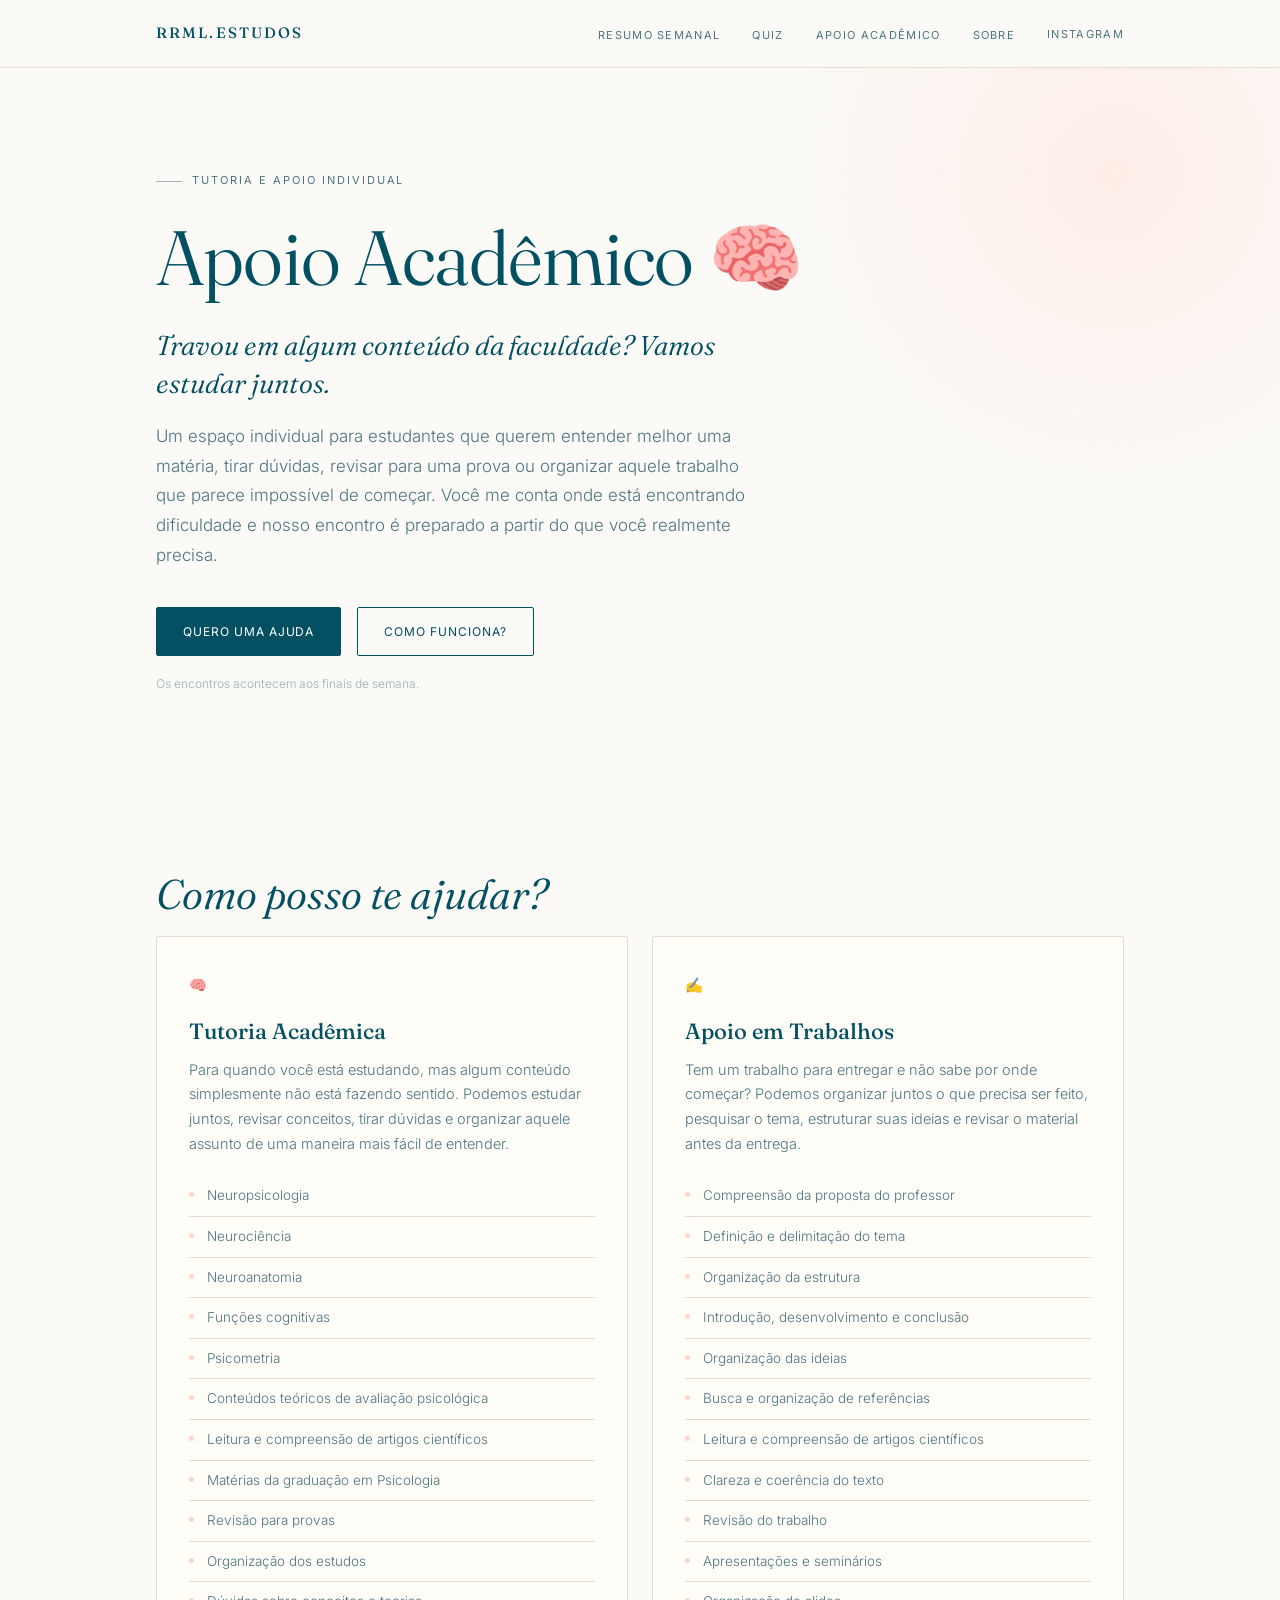
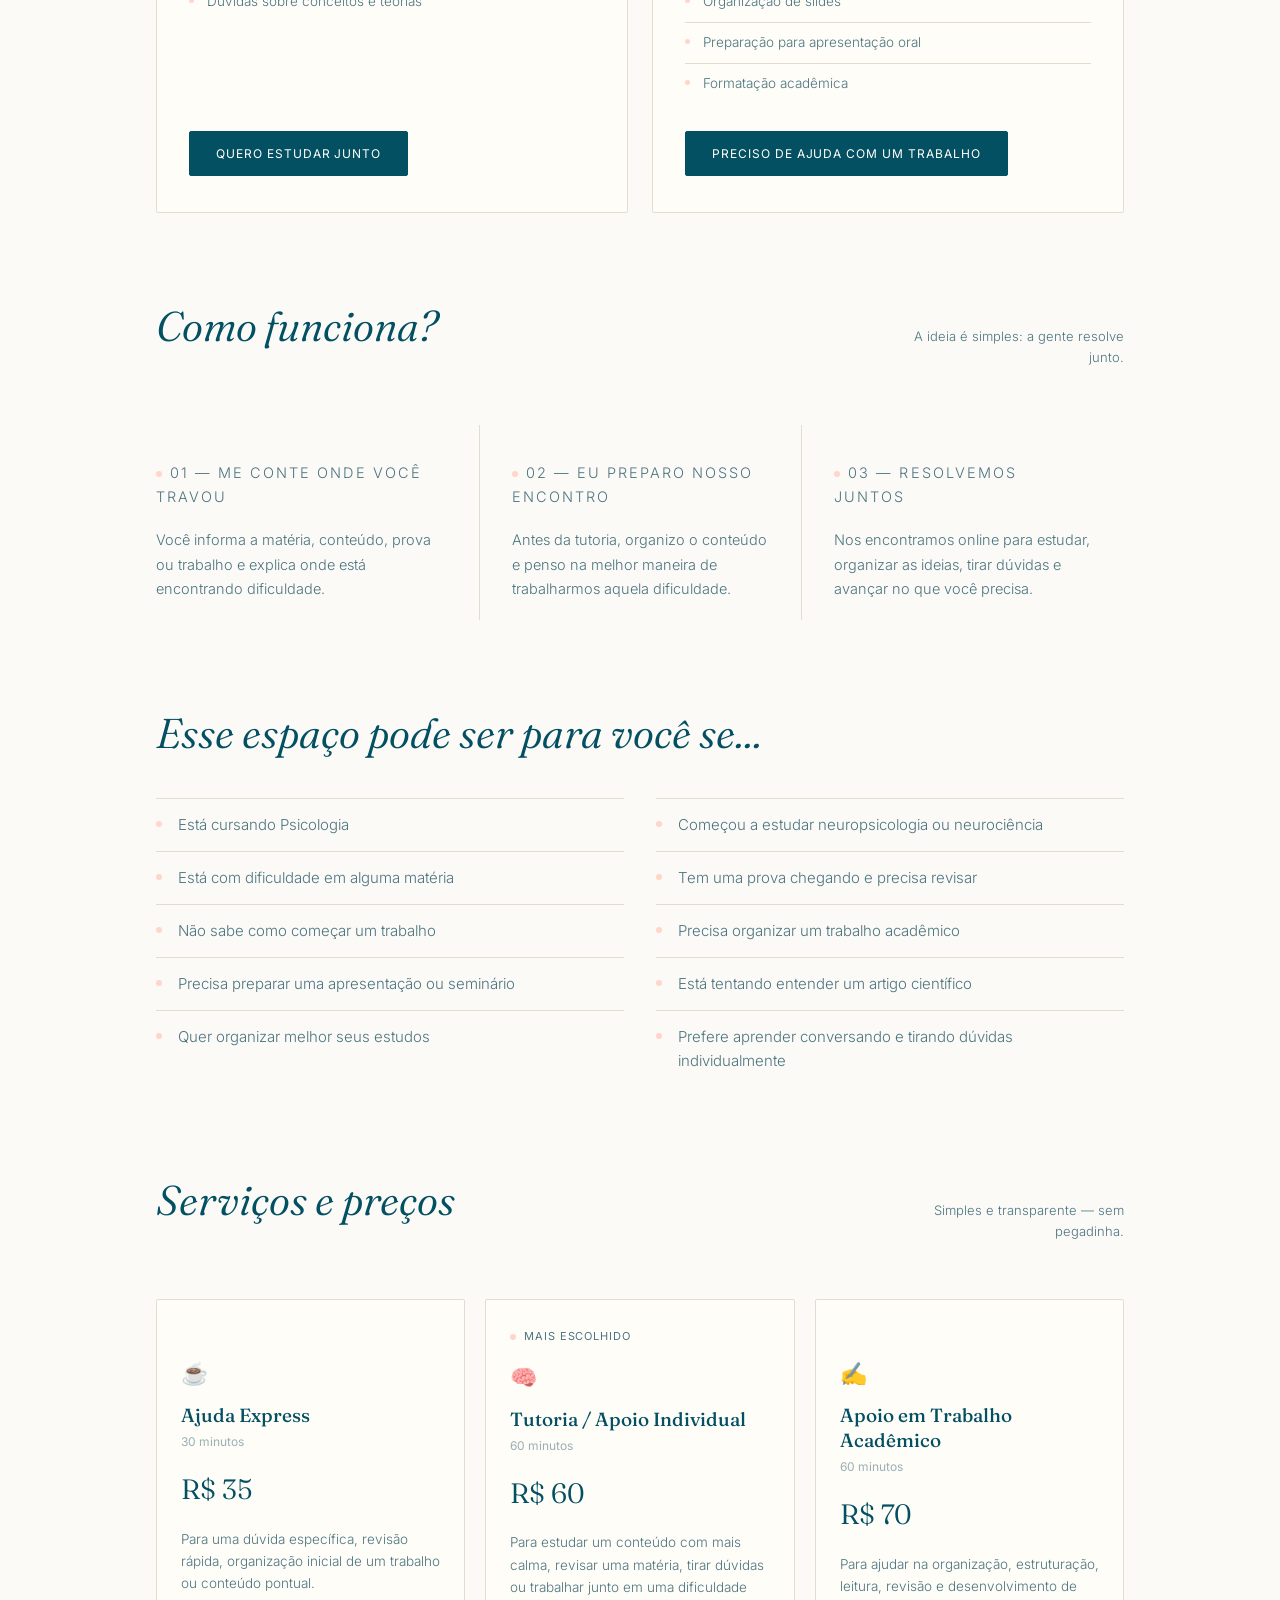
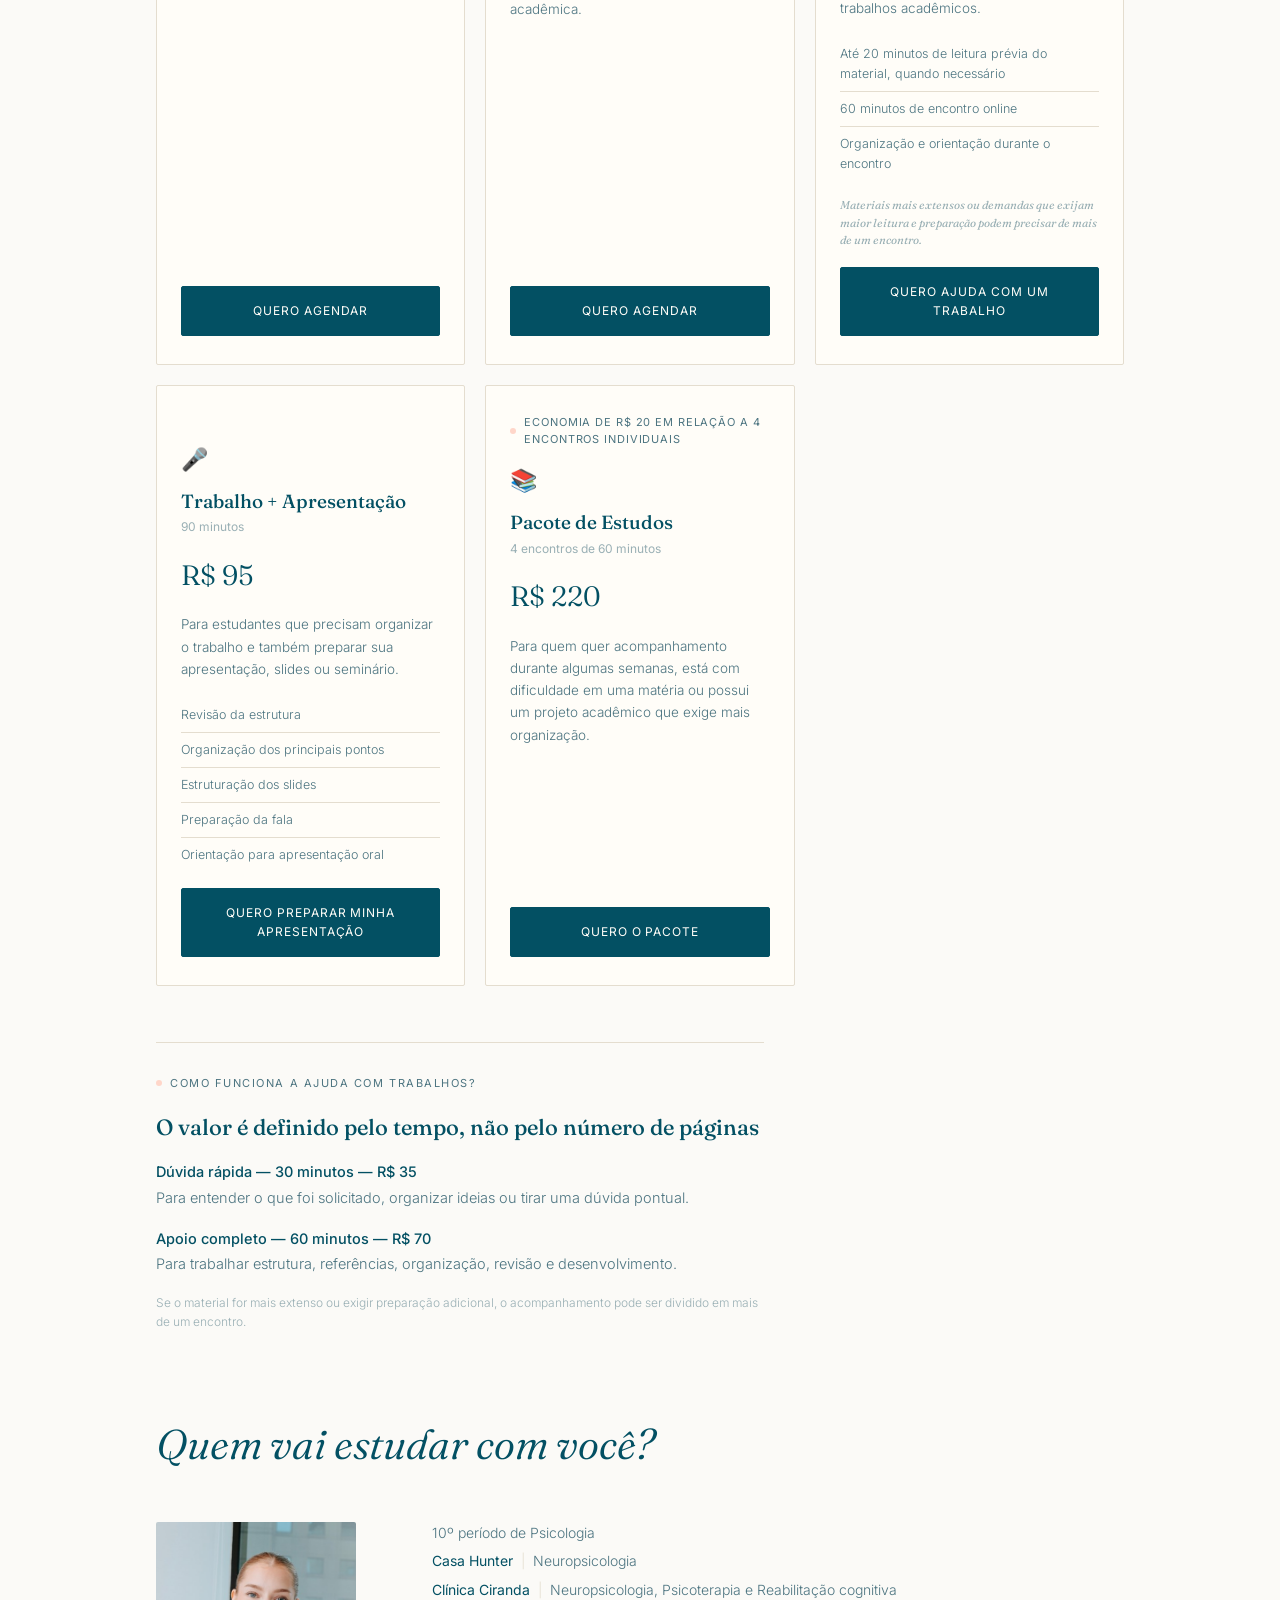
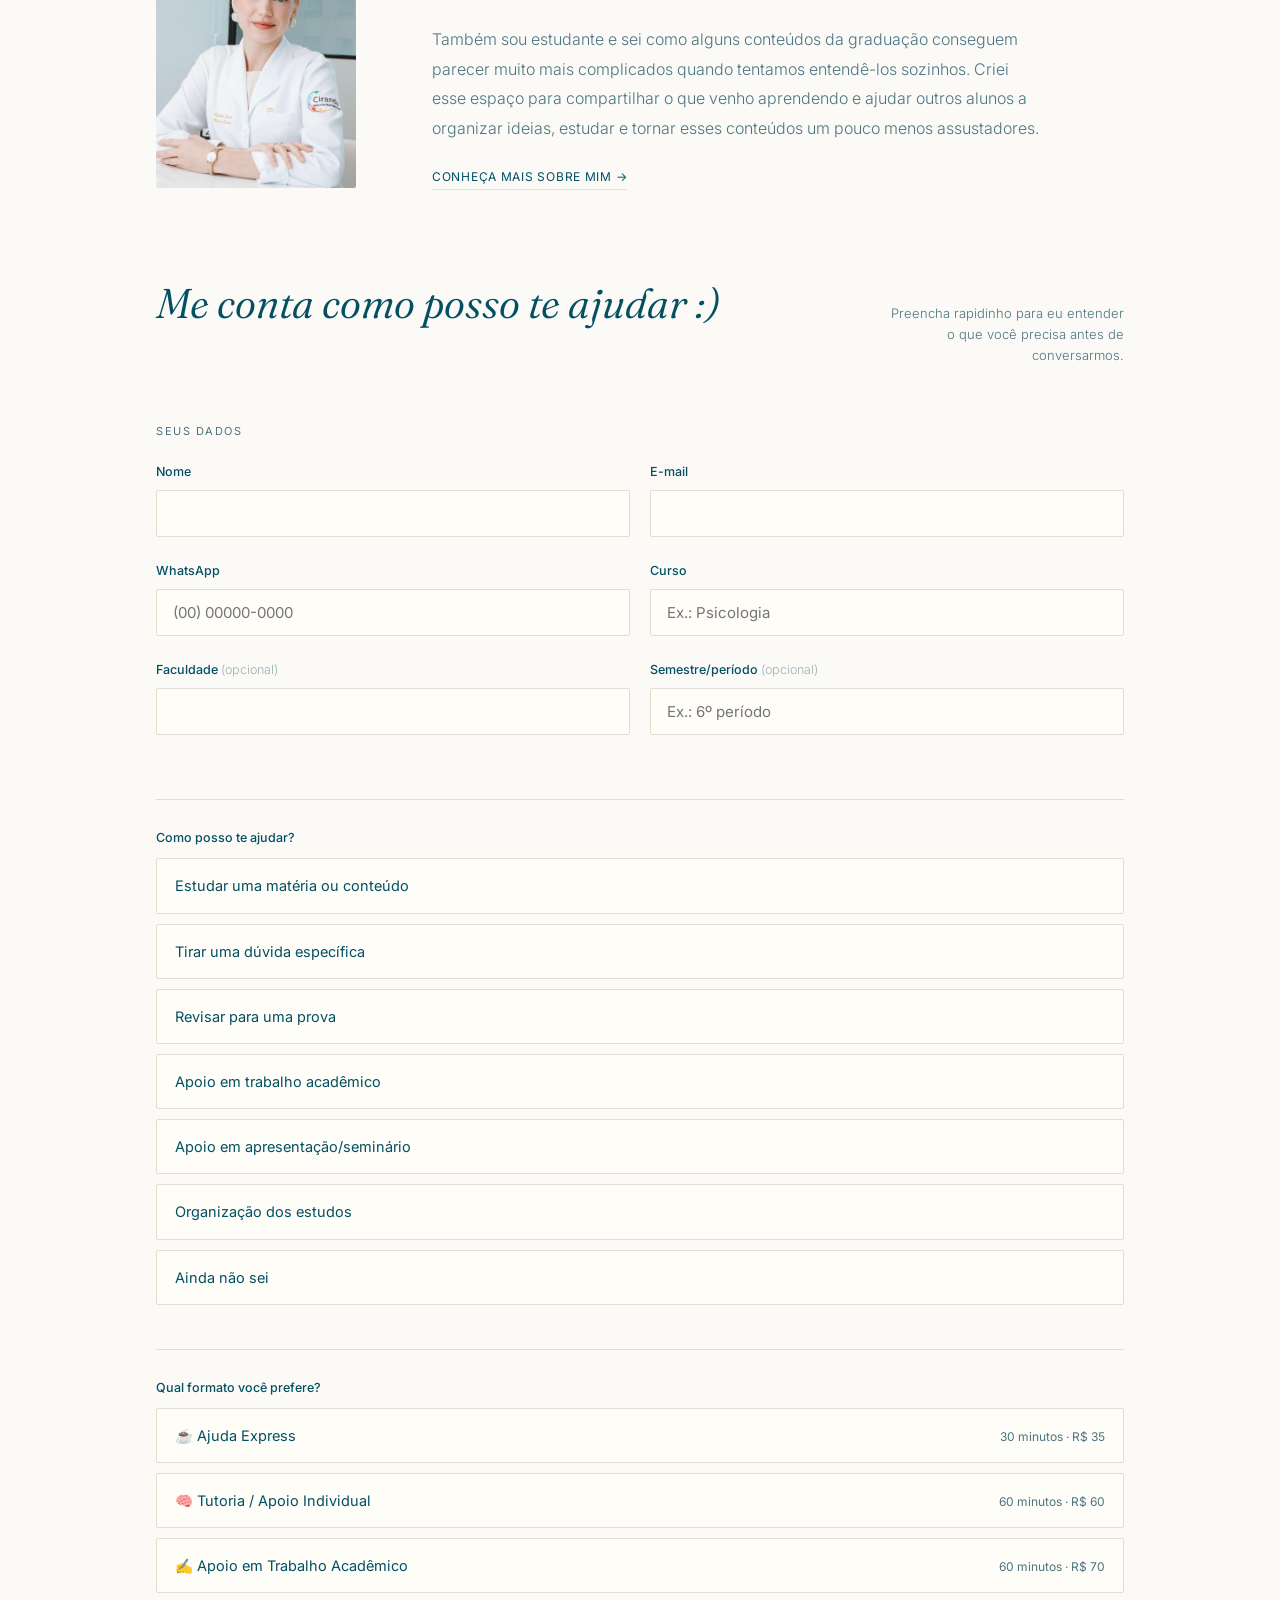
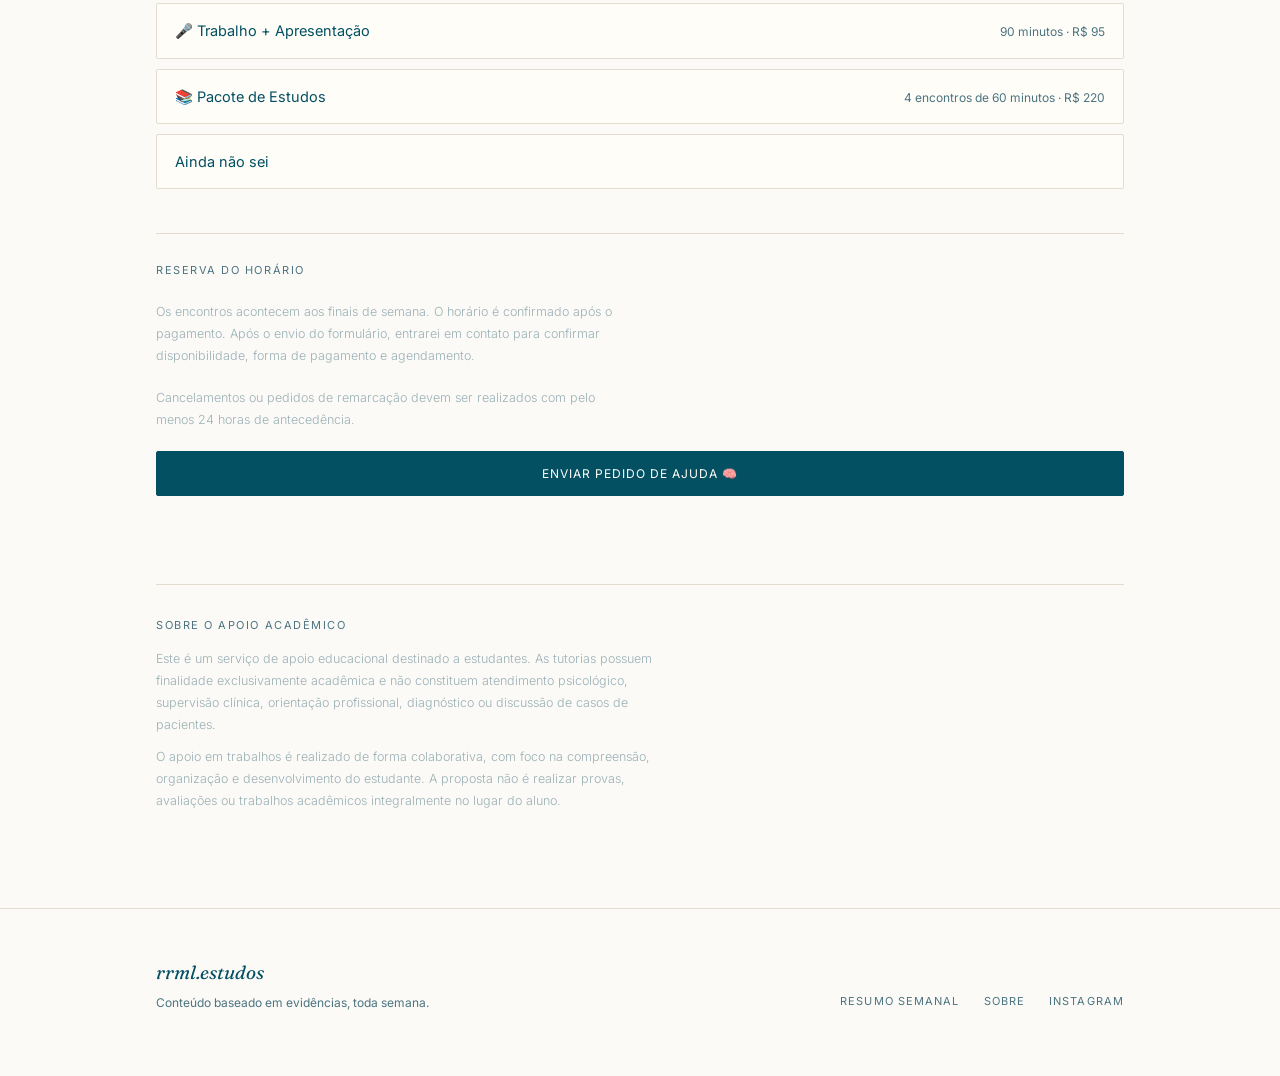
==== commit 5bffff90: "Deixa claro que o Apoio Acadêmico é aos finais de semana Co-Authored-By: Claude Sonnet 5 <noreply@an" ====
--- a/apoio-academico.html
+++ b/apoio-academico.html
@@ -44,6 +44,7 @@
       <a class="btn btn-primary" href="#form">Quero uma ajuda</a>
       <a class="btn" href="#como-funciona">Como funciona?</a>
     </div>
+    <p class="form-hint" style="margin-top:18px;">Os encontros acontecem aos finais de semana.</p>
   </div>
 </header>
 
@@ -329,7 +330,7 @@
 
       <div class="form-section">
         <p class="form-section-title">Reserva do horário</p>
-        <p class="form-note">O horário é confirmado após o pagamento. Após o envio do formulário, entrarei em contato para confirmar disponibilidade, forma de pagamento e agendamento.</p>
+        <p class="form-note">Os encontros acontecem aos finais de semana. O horário é confirmado após o pagamento. Após o envio do formulário, entrarei em contato para confirmar disponibilidade, forma de pagamento e agendamento.</p>
         <p class="form-note">Cancelamentos ou pedidos de remarcação devem ser realizados com pelo menos 24 horas de antecedência.</p>
 
         <button type="submit" class="btn btn-primary btn-block" id="formSubmitBtn">Enviar pedido de ajuda 🧠</button>
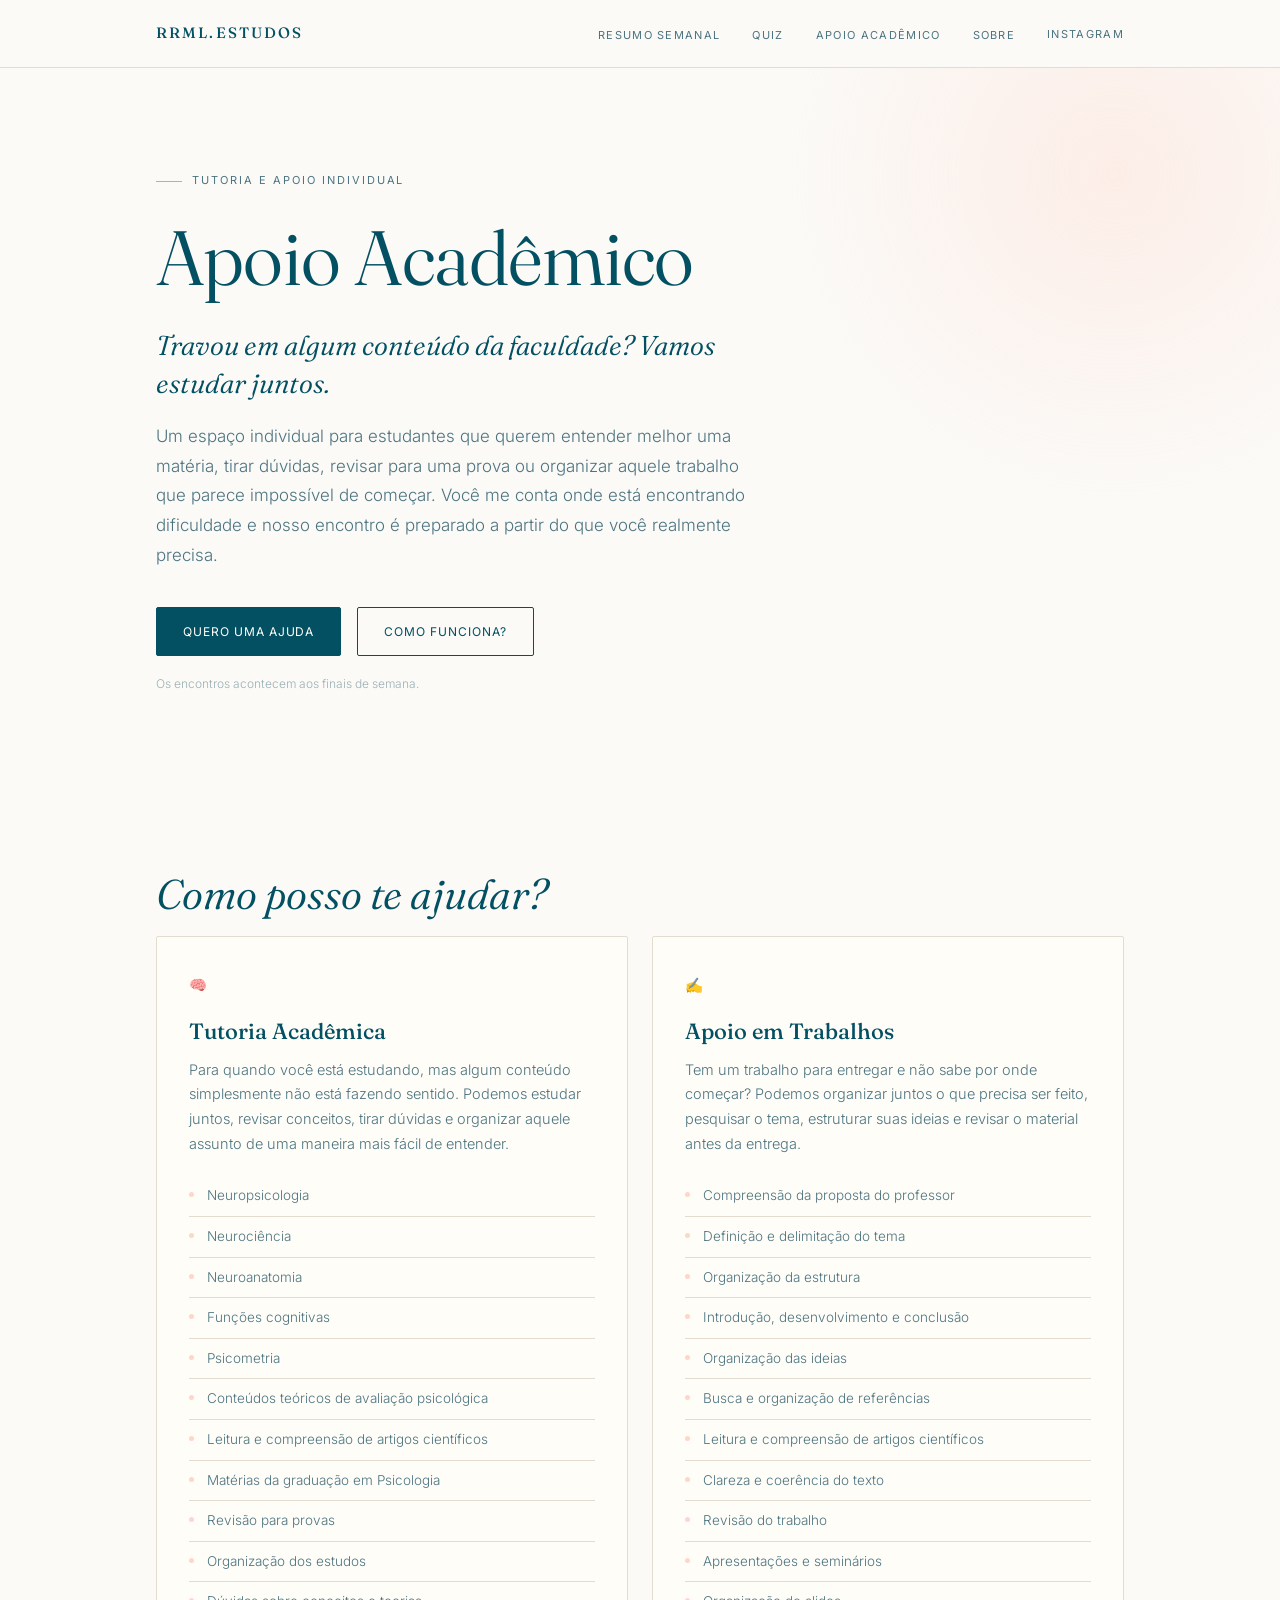
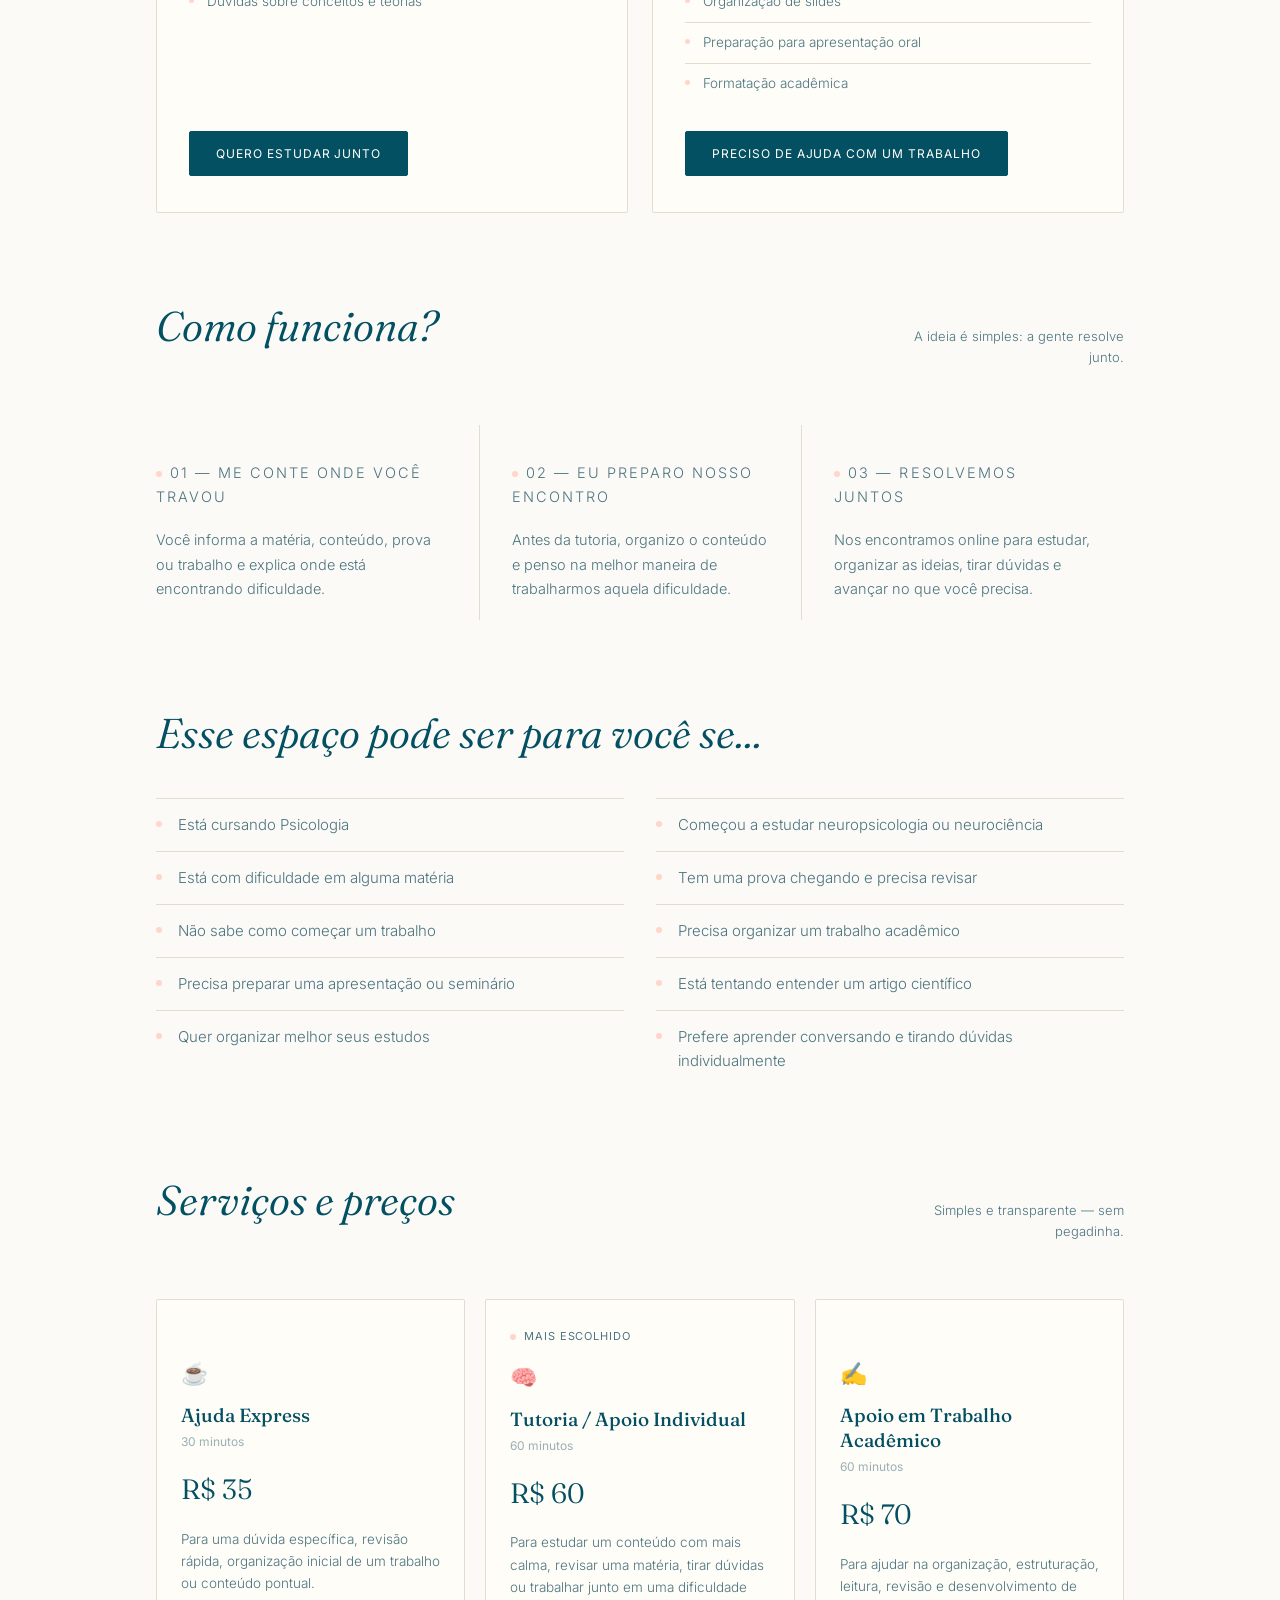
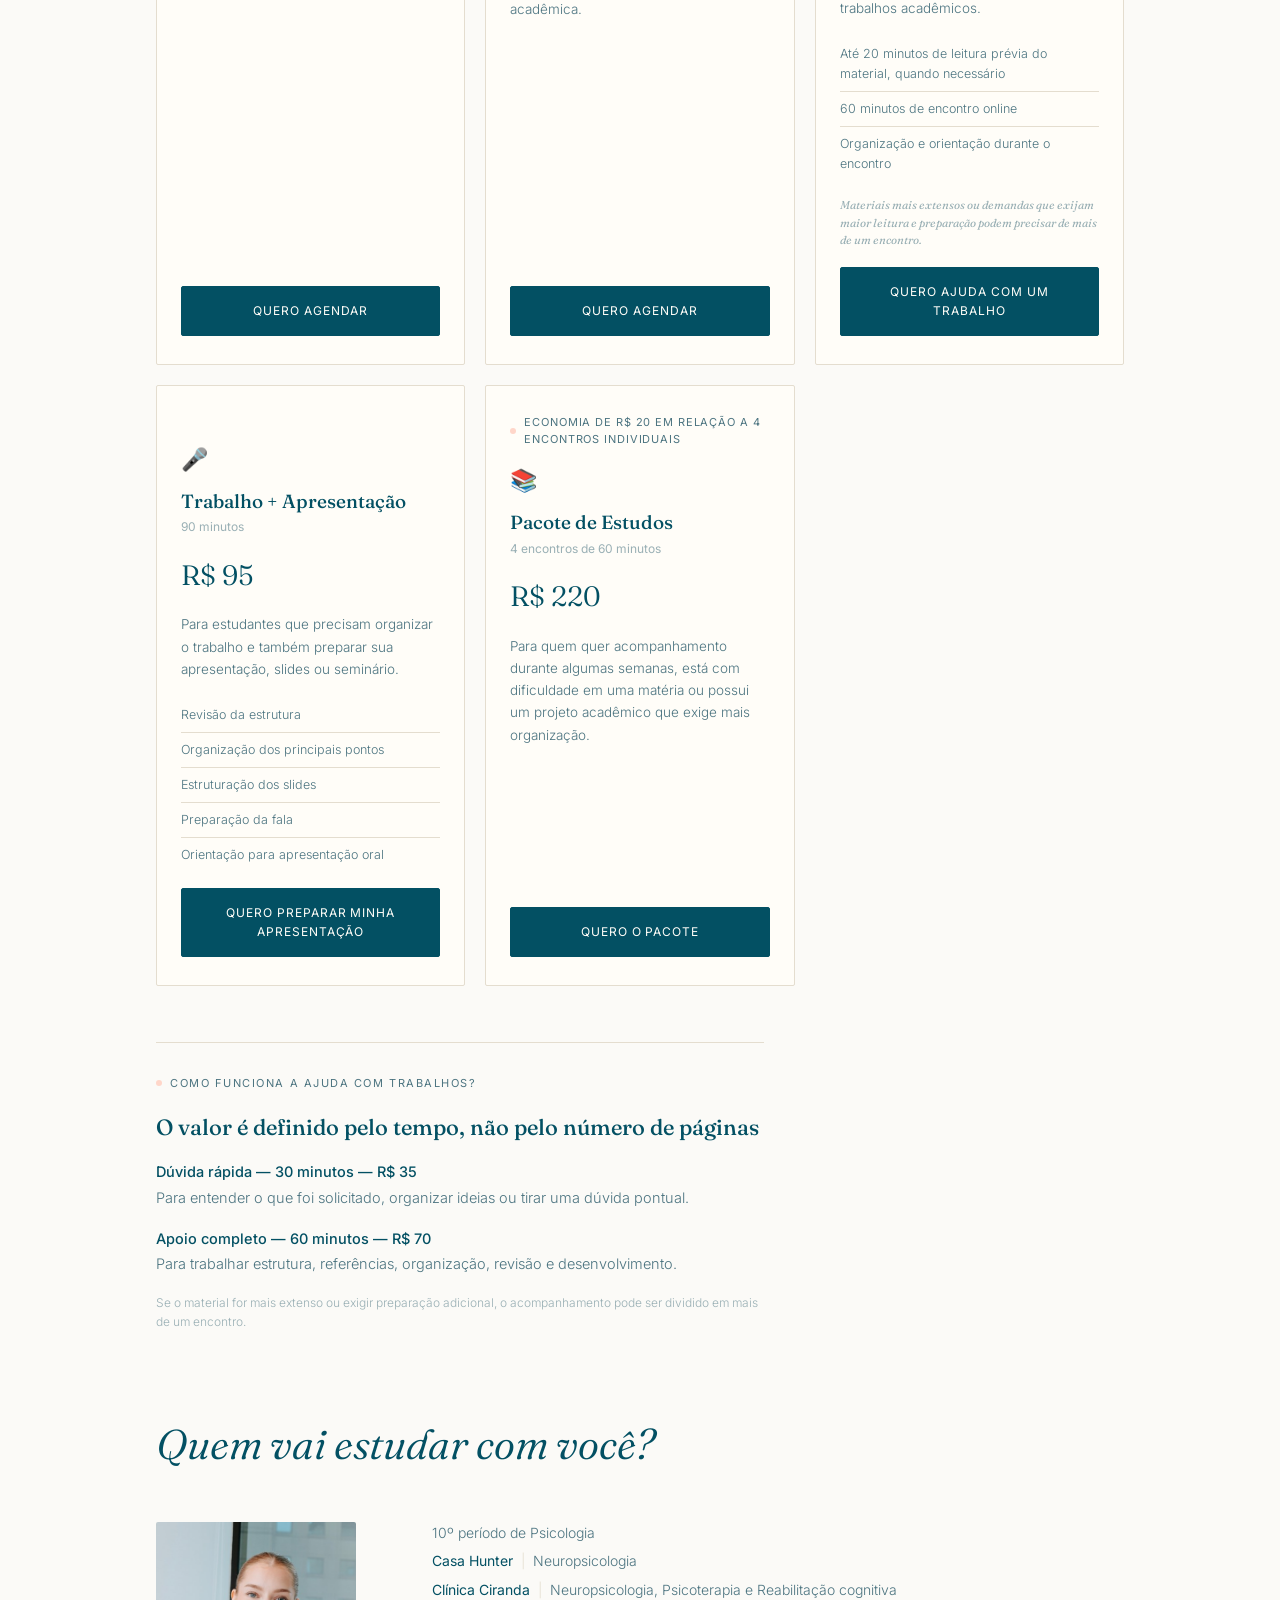
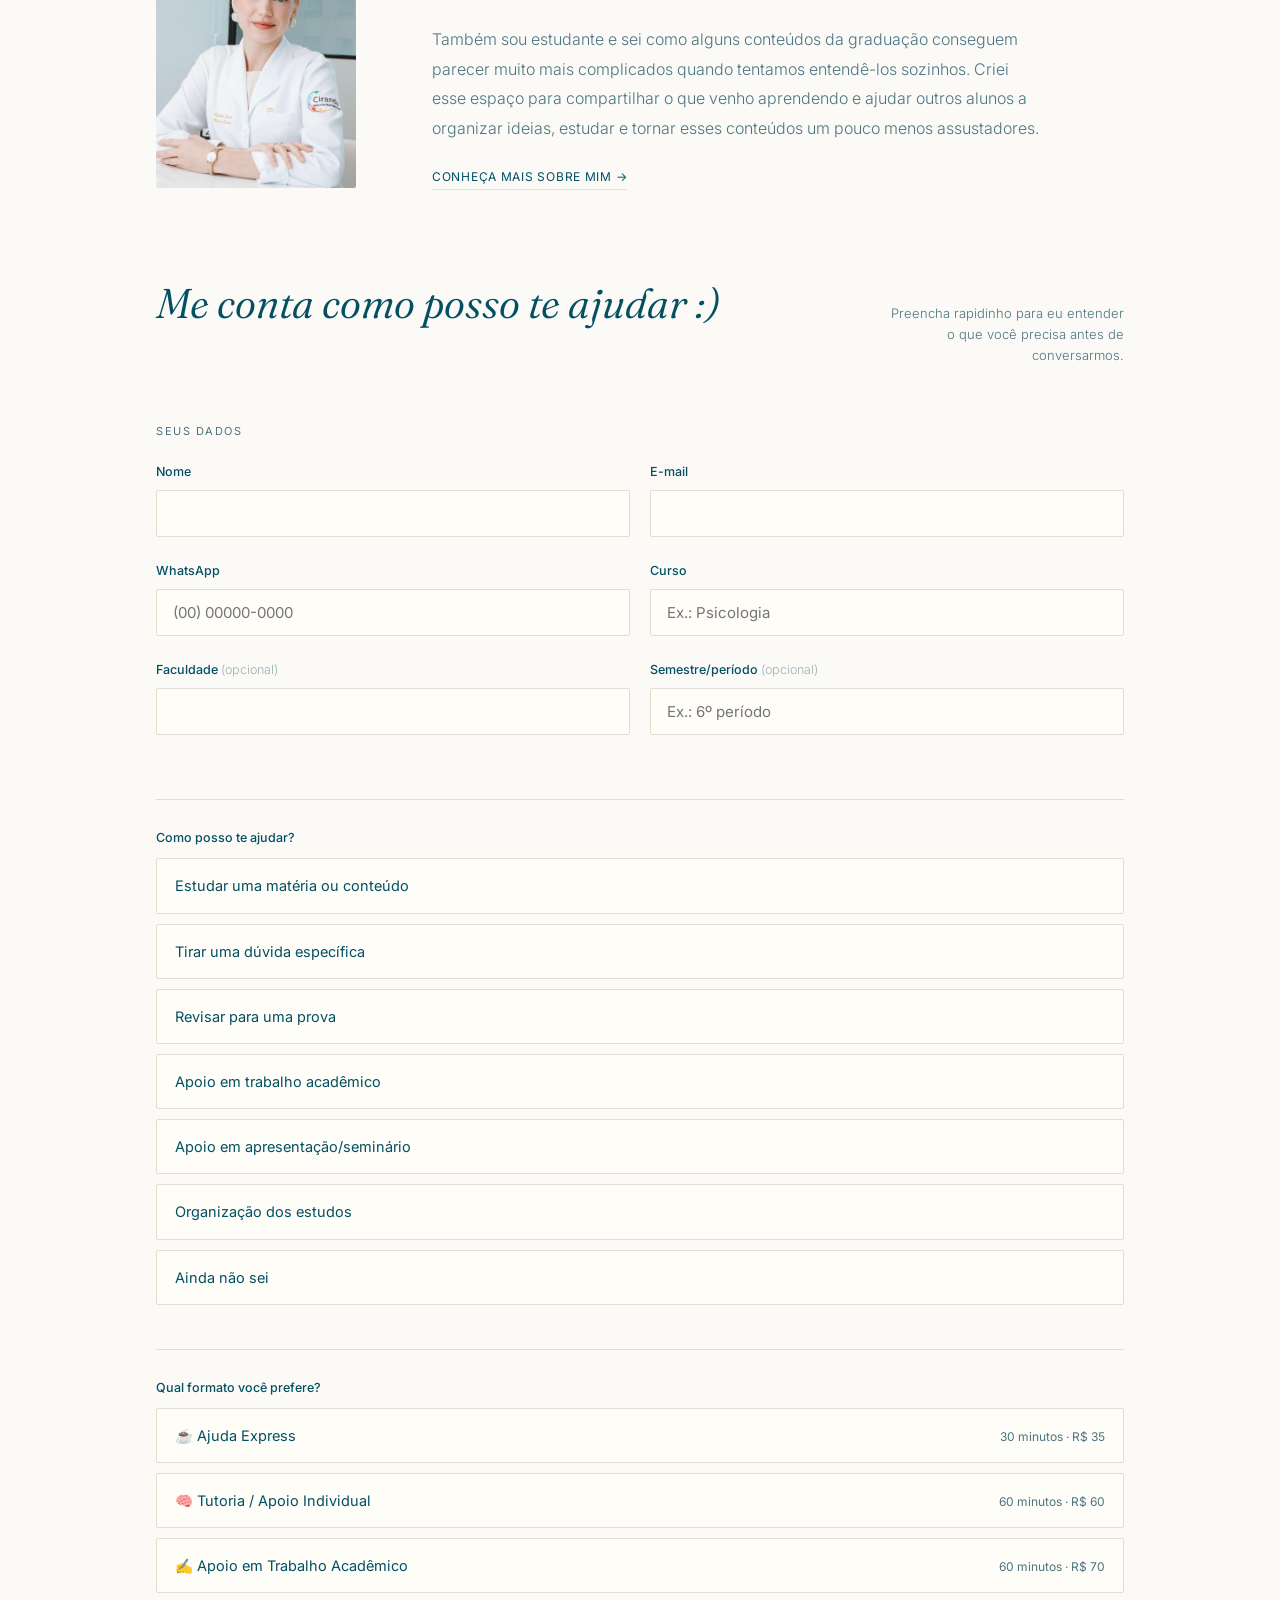
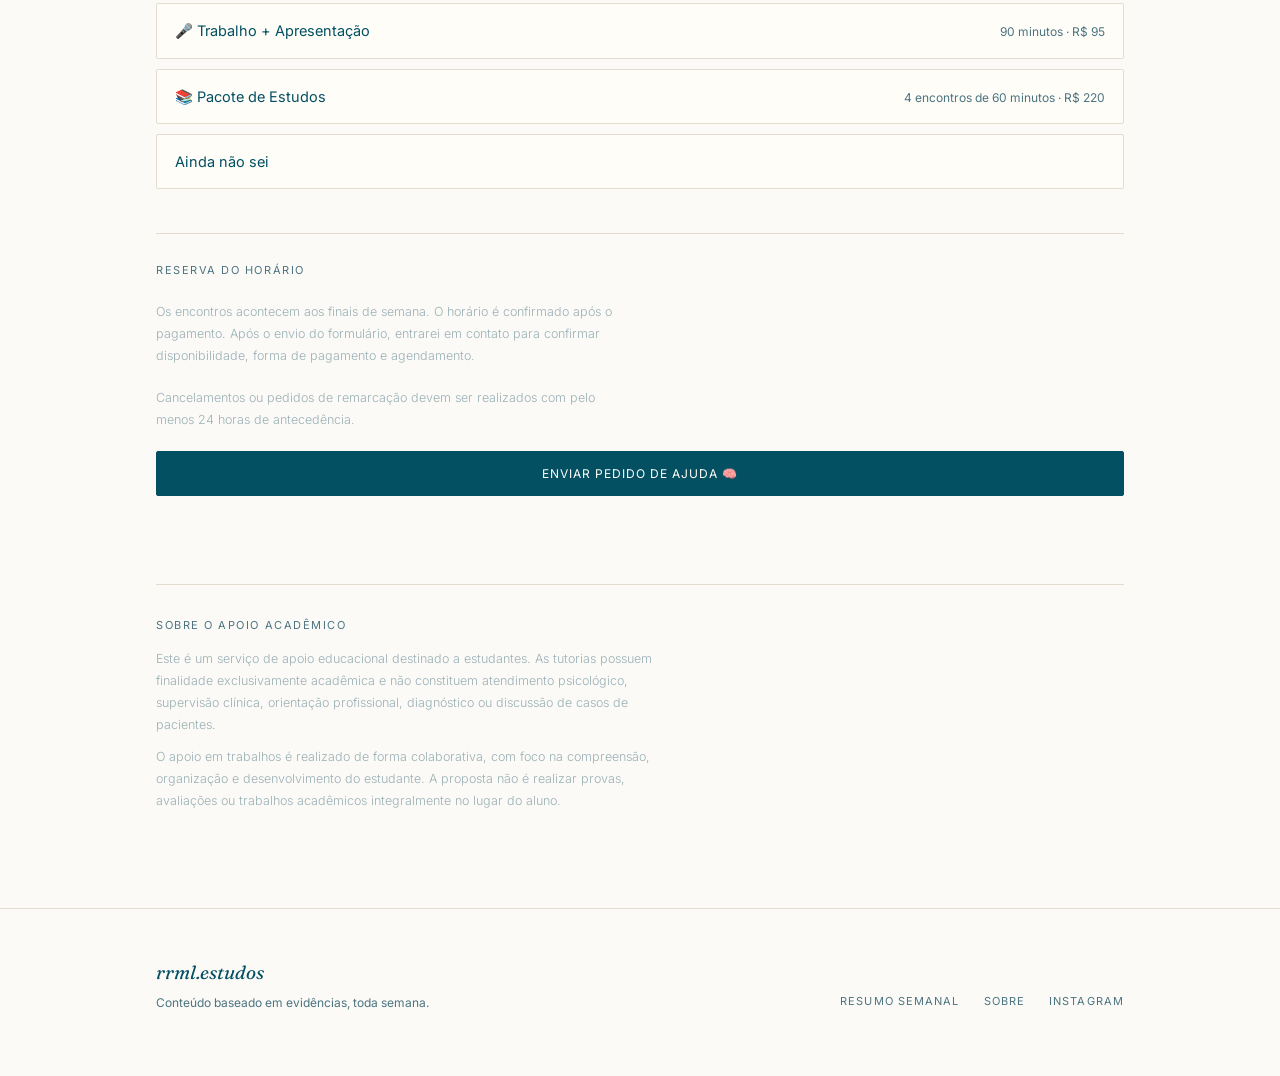
==== commit 89d652d5: "Remove emoji do título da página de Apoio Acadêmico Co-Authored-By: Claude Sonnet 5 <noreply@anthrop" ====
--- a/apoio-academico.html
+++ b/apoio-academico.html
@@ -36,7 +36,7 @@
 <header class="hero">
   <div class="wrap">
     <p class="kicker">Tutoria e apoio individual</p>
-    <h1>Apoio Acadêmico 🧠</h1>
+    <h1>Apoio Acadêmico</h1>
     <p class="hero-lede">Travou em algum conteúdo da faculdade? Vamos estudar juntos.</p>
     <p class="hero-sub">Um espaço individual para estudantes que querem entender melhor uma matéria, tirar dúvidas, revisar para uma prova ou organizar aquele trabalho que parece impossível de começar. Você me conta onde está encontrando dificuldade e nosso encontro é preparado a partir do que você realmente precisa.</p>
     <p class="hero-sub is-visible" id="origemNote" style="display:none; margin-top:14px;"></p>
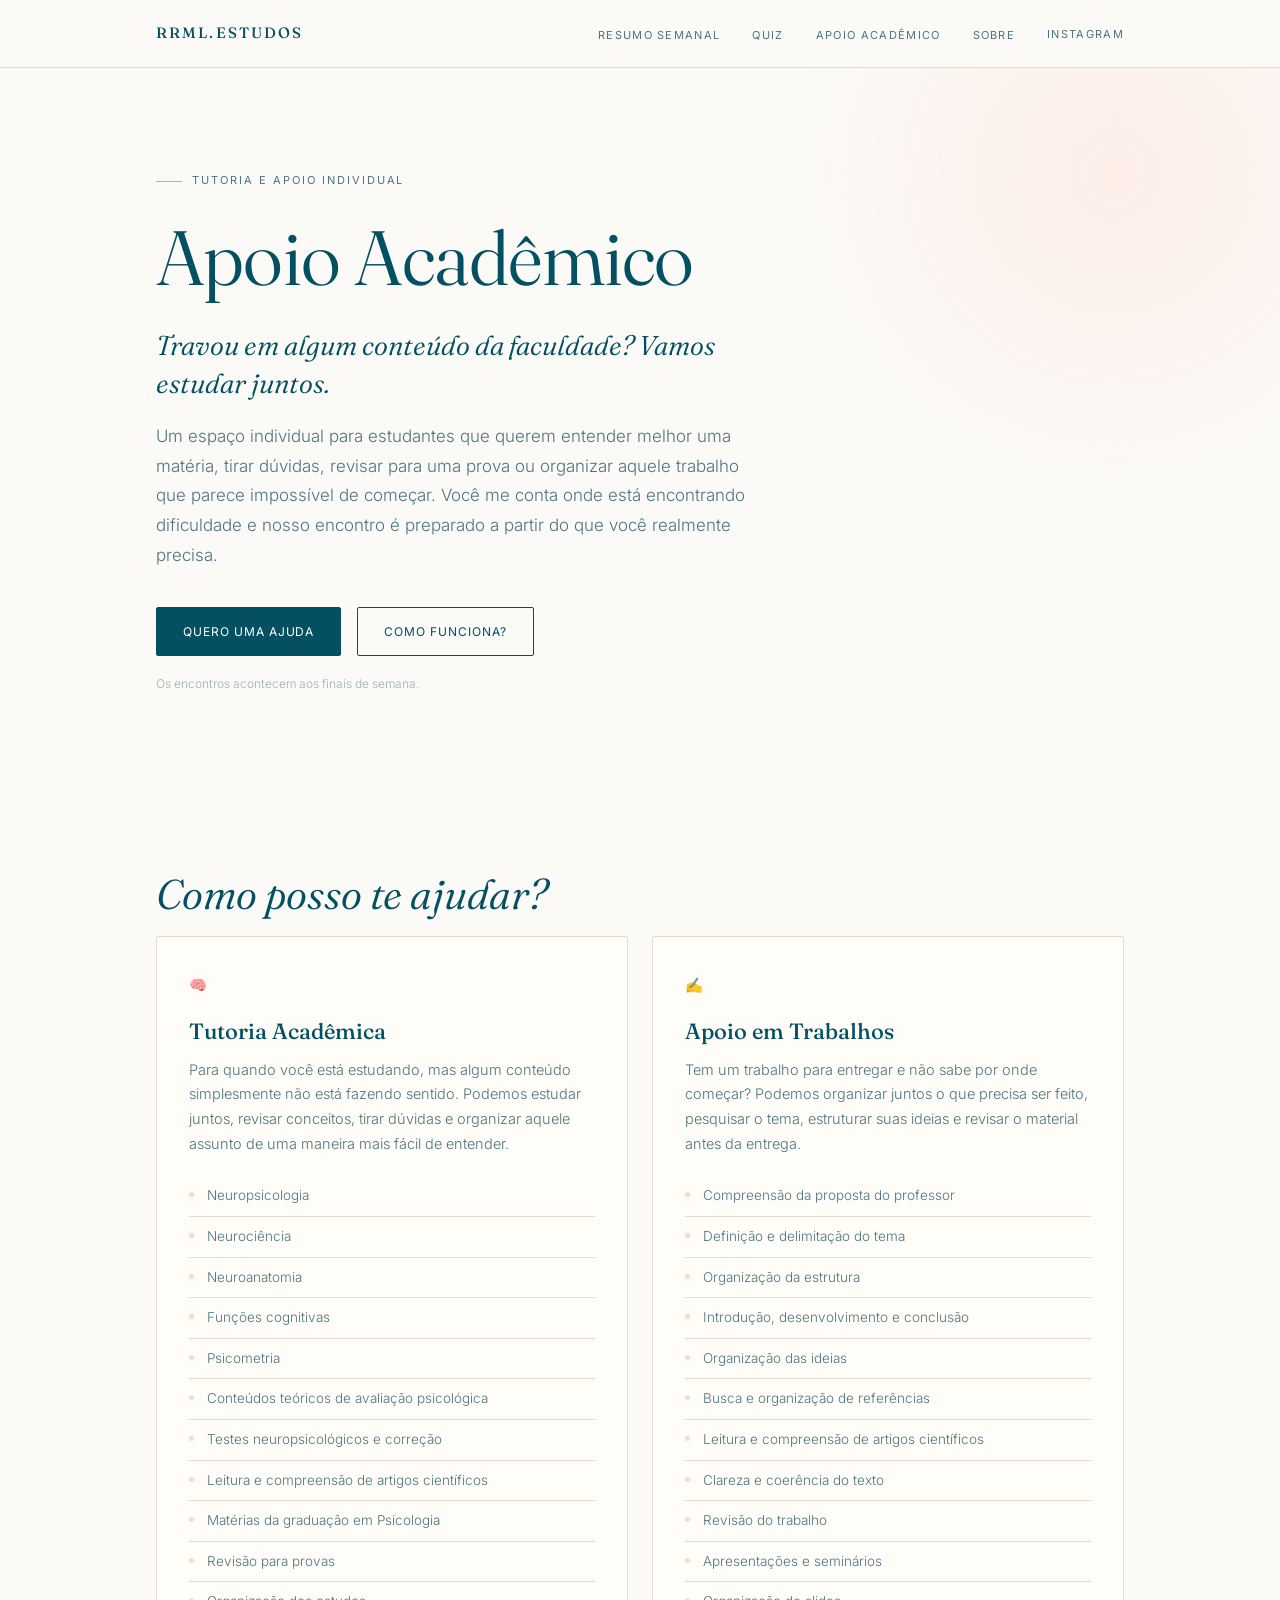
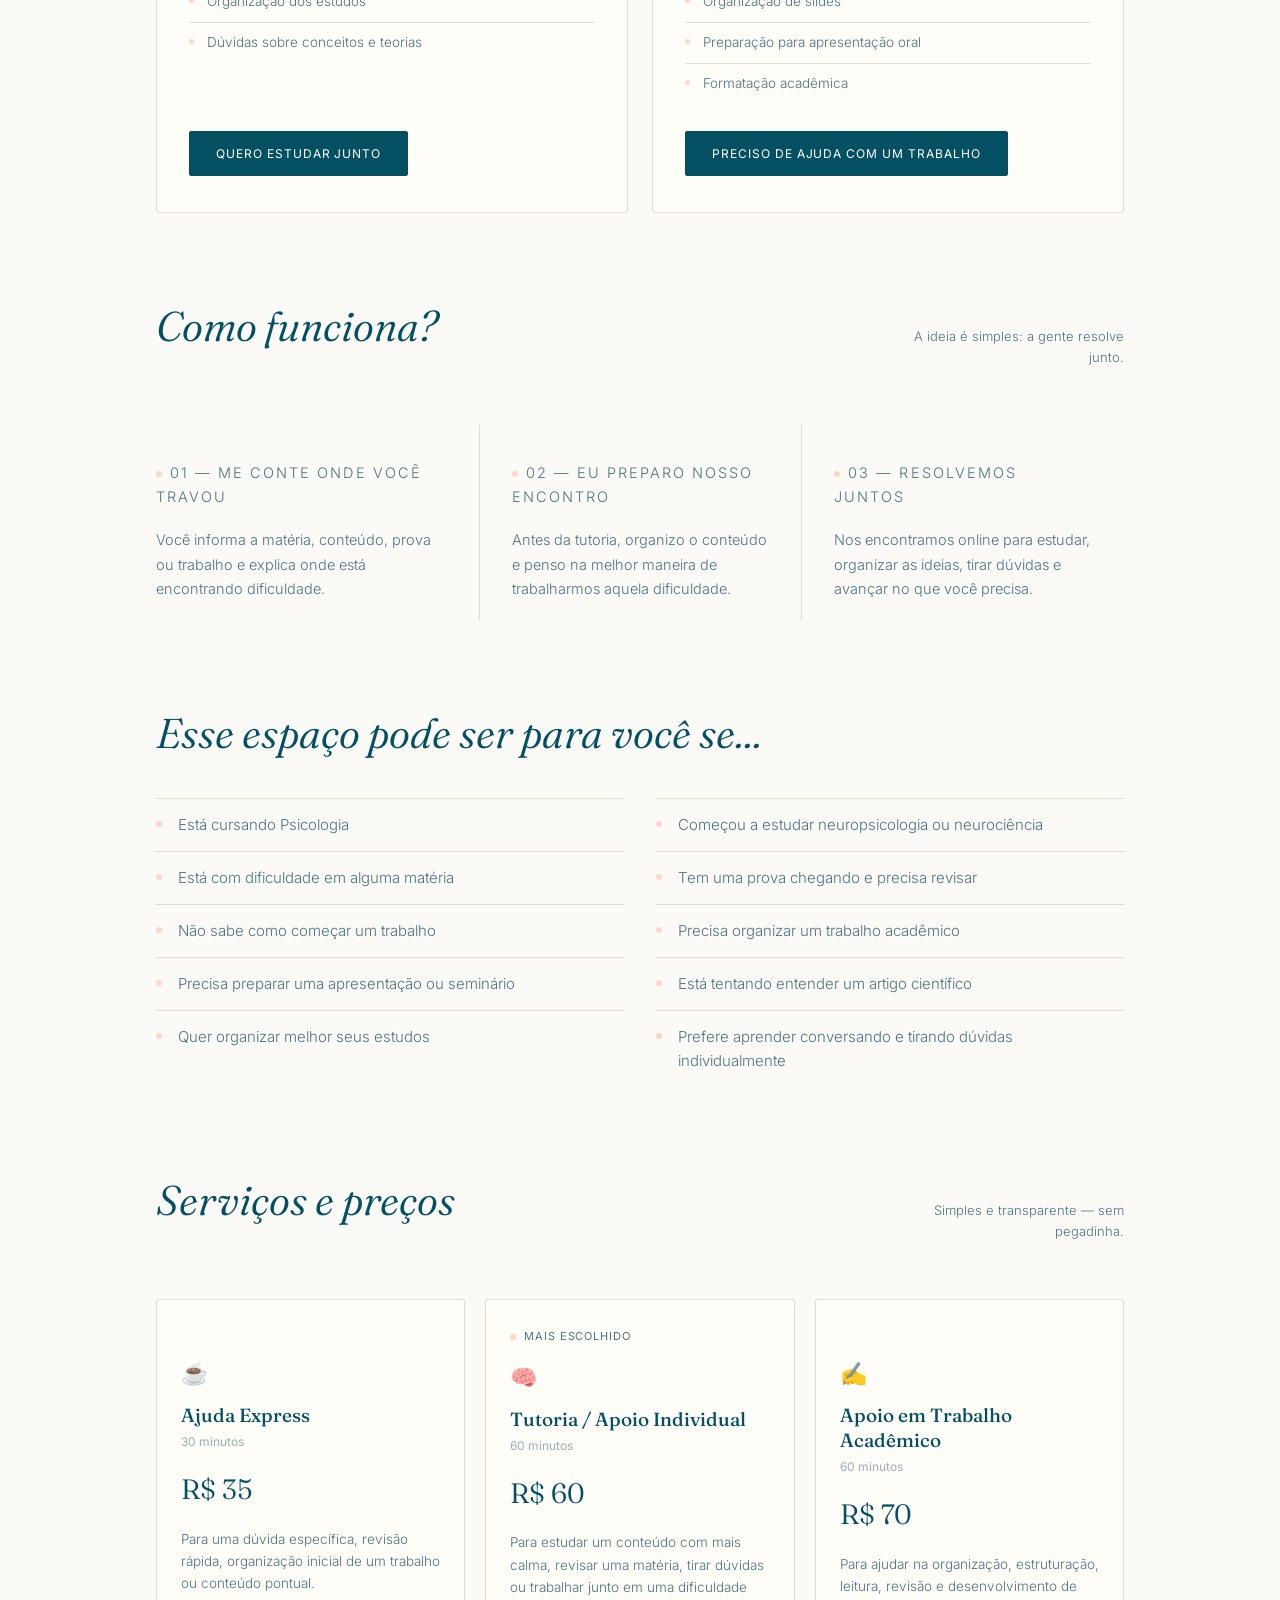
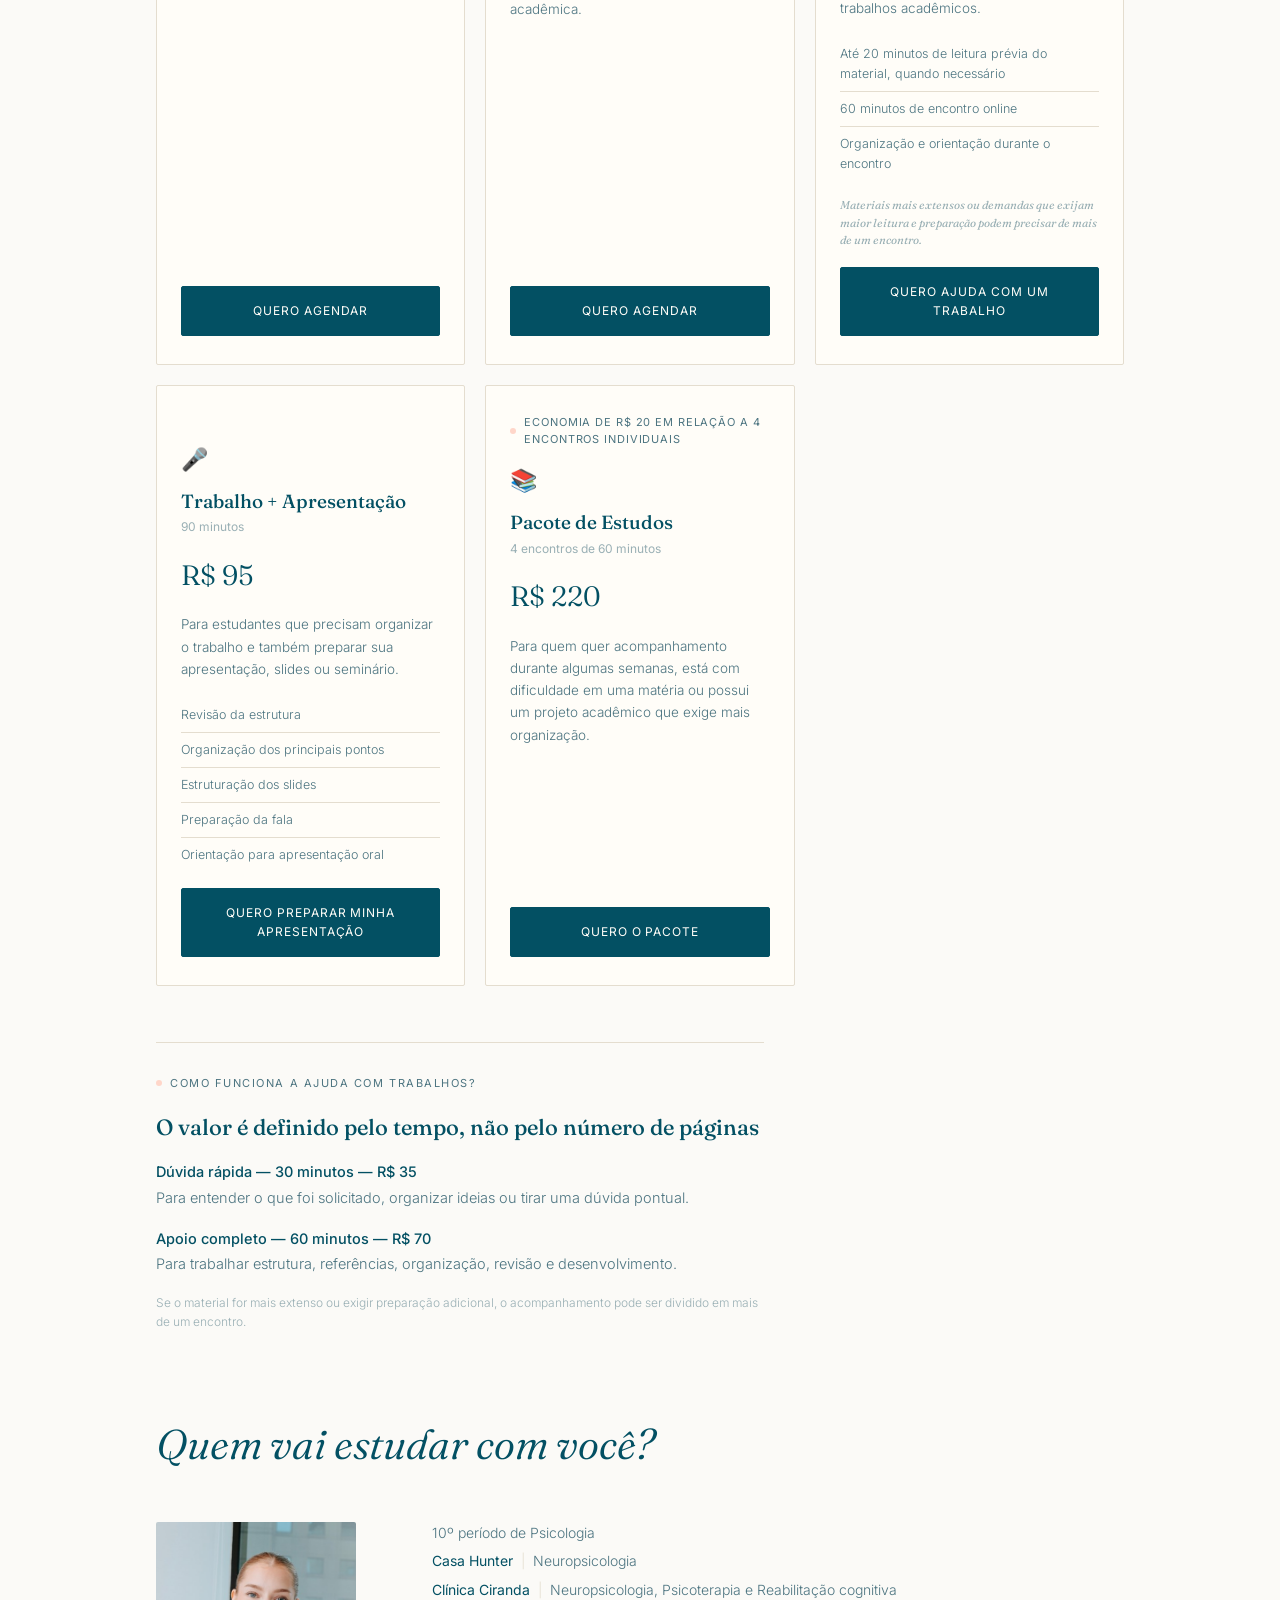
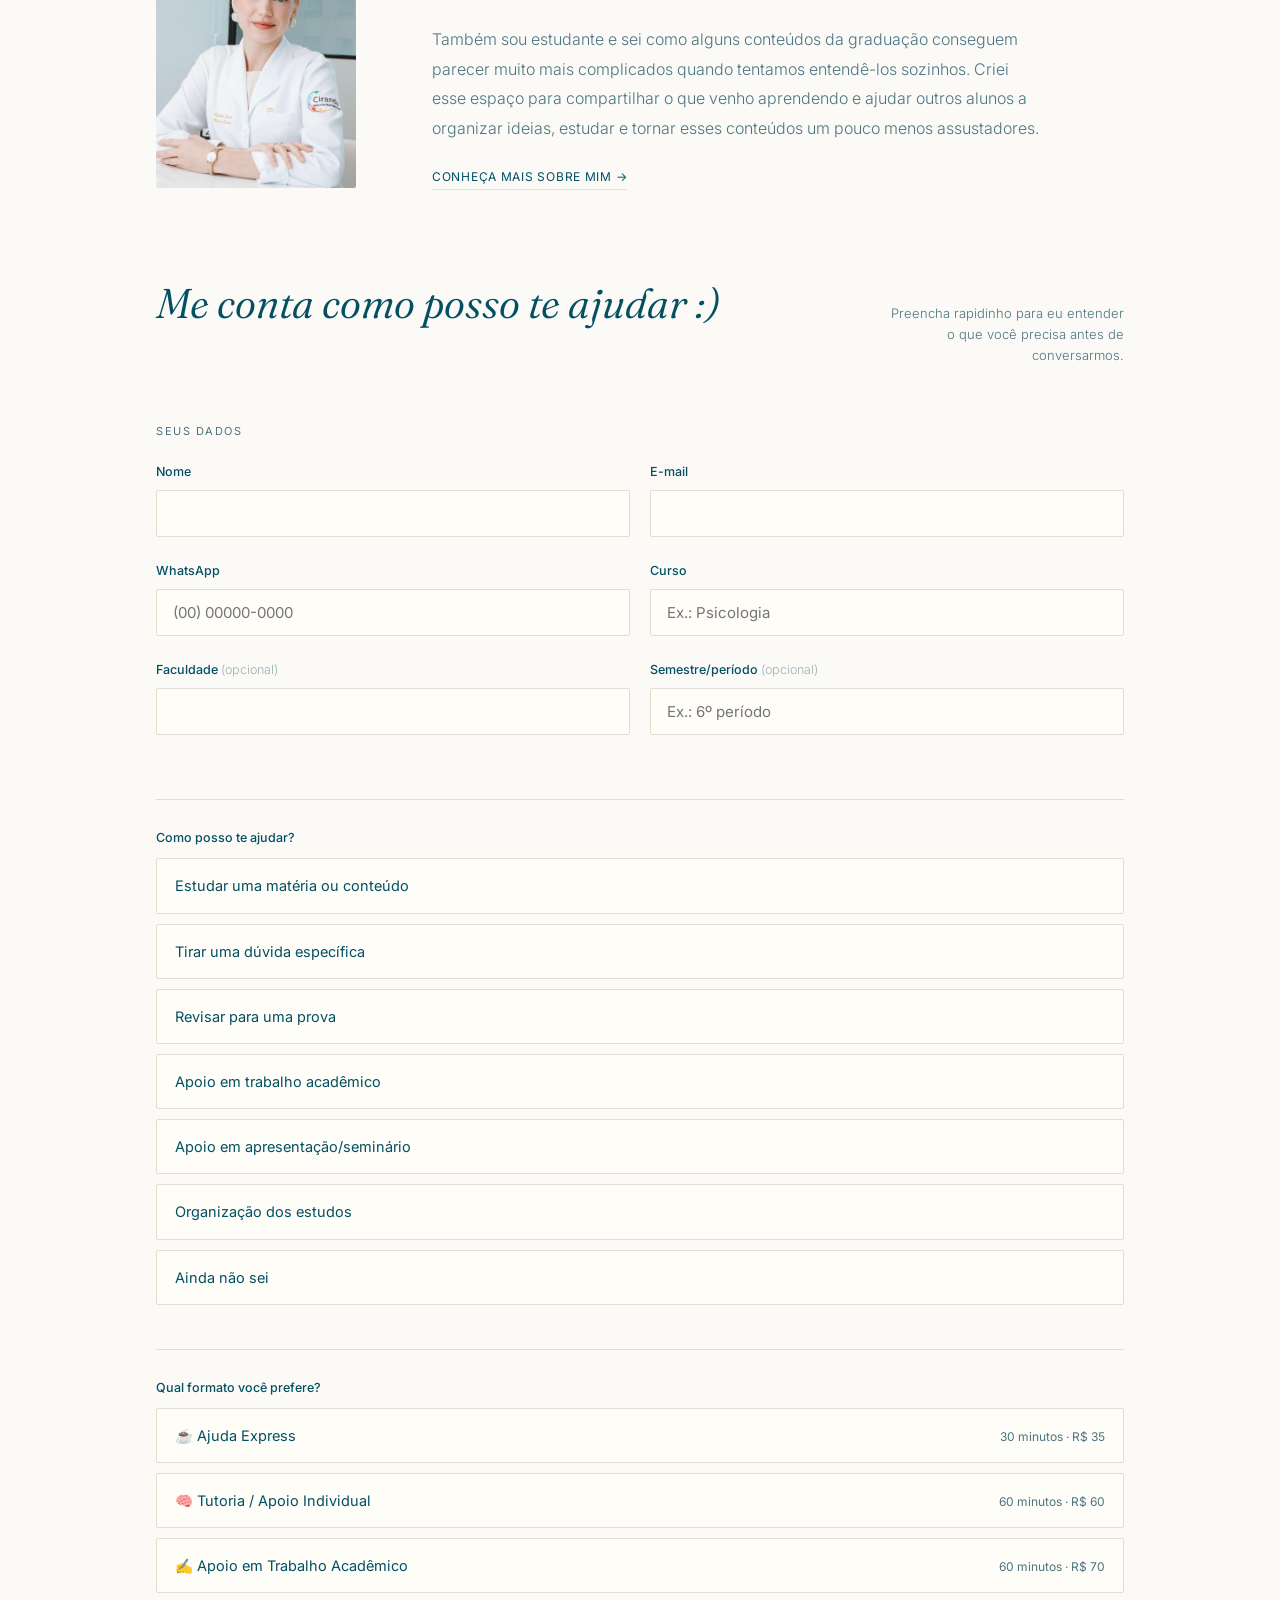
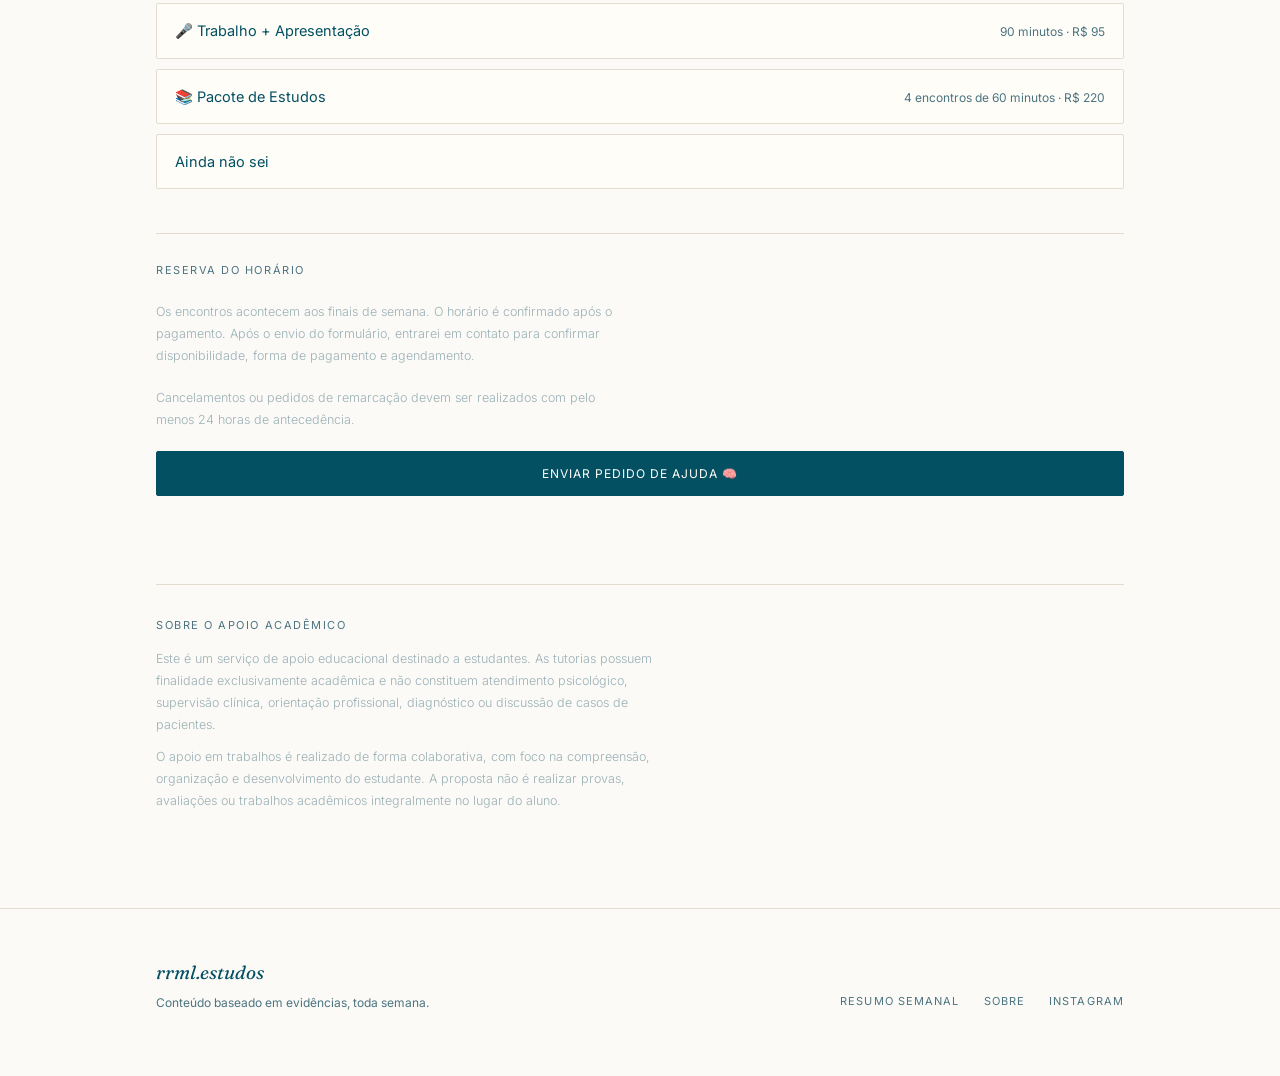
==== commit 02aa31e6: "Adiciona testes neuropsicológicos e correção aos temas de tutoria Co-Authored-By: Claude Sonnet 5 <n" ====
--- a/apoio-academico.html
+++ b/apoio-academico.html
@@ -67,6 +67,7 @@
           <li>Funções cognitivas</li>
           <li>Psicometria</li>
           <li>Conteúdos teóricos de avaliação psicológica</li>
+          <li>Testes neuropsicológicos e correção</li>
           <li>Leitura e compreensão de artigos científicos</li>
           <li>Matérias da graduação em Psicologia</li>
           <li>Revisão para provas</li>
@@ -479,12 +480,28 @@
   });
 
   /* ---- submit ----
-     Nenhum backend está configurado ainda. submitApoioRequest fica desacoplada de propósito:
-     troque o corpo dela por uma chamada real (fetch para uma API própria, Formspree, EmailJS etc.)
-     quando a integração for definida. Nenhuma credencial deve ser exposta no frontend. */
+     Envia o pedido por e-mail via FormSubmit.co (sem backend próprio — serviço gratuito que
+     recebe o POST e encaminha por e-mail). submitApoioRequest fica desacoplada de propósito:
+     se um dia trocar de serviço (Formspree, EmailJS, API própria etc.), só o corpo desta
+     função precisa mudar. Nenhuma credencial/senha é usada aqui — apenas o e-mail de destino,
+     que é público por natureza nesse tipo de integração. */
   async function submitApoioRequest(payload) {
-    await new Promise(function (resolve) { setTimeout(resolve, 700); });
-    console.log('Apoio Acadêmico — pedido pronto para envio (backend ainda não configurado):', payload);
+    var body = Object.assign({}, payload);
+    if (Array.isArray(body.comAjuda)) body.comAjuda = body.comAjuda.join(', ');
+    body._subject = 'Novo pedido de Apoio Acadêmico — ' + (payload.nome || 'sem nome');
+    body._template = 'table';
+    body._captcha = 'false';
+
+    var response = await fetch('https://formsubmit.co/ajax/rafaela.rrml@gmail.com', {
+      method: 'POST',
+      headers: { 'Content-Type': 'application/json', 'Accept': 'application/json' },
+      body: JSON.stringify(body)
+    });
+    if (!response.ok) throw new Error('Falha no envio (' + response.status + ')');
+    var result = await response.json();
+    /* FormSubmit responde 200 mesmo quando não confirma o envio de fato (ex.: formulário
+       ainda não ativado pelo destinatário) — o campo success no corpo é quem diz a verdade. */
+    if (result && String(result.success) === 'false') throw new Error(result.message || 'FormSubmit recusou o envio');
     return { ok: true };
   }
   window.submitApoioRequest = submitApoioRequest;
